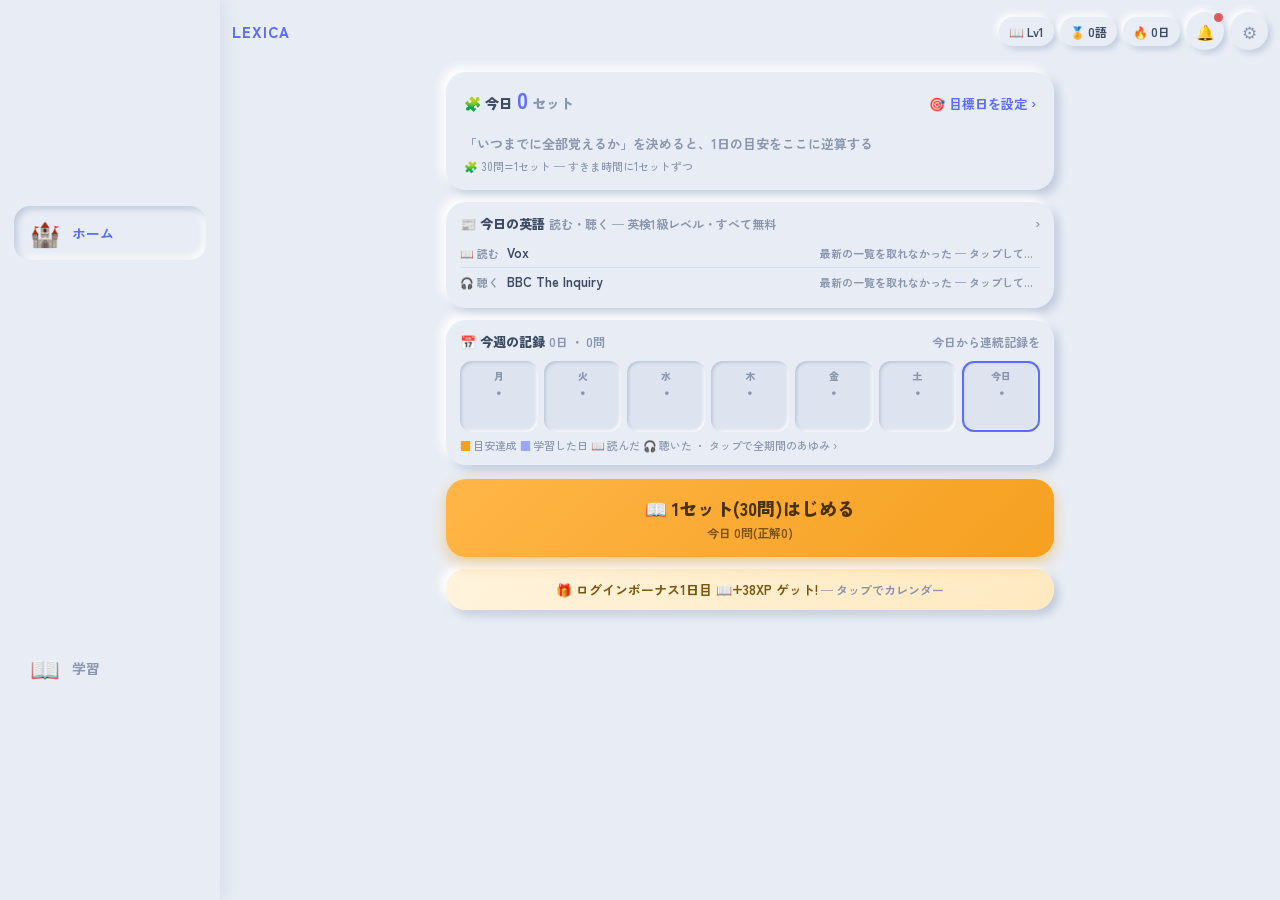
==== index.html @ 90245760 "v5.13.0: 英単語アプリに絞る ─ GAME_ENABLED=falseで編成・冒険(サバイバー)・ガチャ・🪙🎫・カード演出・任務を非表示(コード・データは残す=trueで即復活)。任務の代わり" ====
<!DOCTYPE html>
<html lang="ja">
<head>
<meta charset="UTF-8">
<meta name="viewport" content="width=device-width, initial-scale=1.0, maximum-scale=1.0, user-scalable=no">
<meta name="apple-mobile-web-app-capable" content="yes">
<!-- ステータスバーは default(不透明・本文はバーの下から)で確定(v4.5.0)。
     実機検証の結論:
     ・black-translucent+viewport-fit=cover → 下端がシステムの灰色で
       レターボックス化されタブが持ち上がる・モーダル下部が隠れる(IMG_1674/1676)
     ・default → 常時正常。ただし新規インストール初回起動のみステータスバー領域が
       灰色に塗られるiOSバグがある(IMG_1673)→ main.js の初回自動リロードで回避 -->
<meta name="apple-mobile-web-app-status-bar-style" content="default">
<meta name="theme-color" content="#E8EDF5">
<meta name="description" content="LEXICA(レキシカ) ─ 英検1級レベルの英単語を忘却曲線で覚える、サーバー不要の単語学習アプリ。">
<link rel="manifest" href="manifest.json">
<link rel="apple-touch-icon" href="icon-192.png">
<link rel="preconnect" href="https://fonts.googleapis.com">
<link rel="preconnect" href="https://fonts.gstatic.com" crossorigin>
<link href="https://fonts.googleapis.com/css2?family=Zen+Kaku+Gothic+New:wght@500;700;900&display=swap" rel="stylesheet">
<link rel="stylesheet" href="css/style.css">
<title>LEXICA ─ 単語と冒険の書</title>
</head>
<body>

<header>
  <div class="title">LEXICA</div>
  <div class="res"><span class="ic">📖</span><span id="resLv">Lv1</span></div>
  <div class="res"><span class="ic">🪙</span><span id="resGold">0</span></div>
  <div class="res"><span class="ic">🎫</span><span id="resTicket">0</span></div>
  <button id="bellBtn">🔔<span class="dot hidden" id="bellDot"></span></button>
  <button id="gearBtn">⚙</button>
</header>

<!-- ============ ホーム ============ -->
<main id="homeView">
  <div id="homeBox"></div>
</main>

<!-- ============ 学習(クイズ) ============ -->
<main id="quizView" class="hidden">
  <!-- 学習対象の切替(v5.0.0): 単語=従来のSRSクイズ/フレーズ=意図→英語の産出訓練/
       ミックス(v5.10.0・既定)=30問セットの5問目ごとにフレーズ -->
  <!-- 実戦・➕はモードではなく入口(v5.2.0/v5.6.0)。実戦はv5.10.0で全て選択式 -->
  <div class="seg qseg" id="quizSeg">
    <button data-q="mix" class="active">ミックス</button>
    <button data-q="w">単語</button>
    <button data-q="p">フレーズ</button>
    <button data-q="dr" class="qdr">🎯</button>
    <button data-q="add" class="qadd">➕</button>
  </div>
  <div id="promptCard">
    <span id="qBadge">新規</span>
    <span id="qCount"></span>
    <div id="promptWord"></div>
    <div id="qStats"></div>
    <!-- フレーズの並べ替えの組み立て行+答え合わせの全文表示(単語モードでは隠す) -->
    <div id="phrBuild" class="hidden"></div>
  </div>
  <div class="choices" id="choices"></div>
  <div id="resultBar">
    <div id="resultInfo">
      <div id="resultCard"></div>
    </div>
    <button id="nextBtn">次へ ▶</button>
  </div>
</main>

<!-- ============ 編成(そうび・カード・なかま) ============ -->
<main id="partyView" class="hidden">
  <div class="seg" id="partySeg">
    <button data-p="equip" class="active">呪文</button>
    <button data-p="cards">カード</button>
    <button data-p="chars">なかま</button>
  </div>
  <div id="pEquip">
    <div class="row">
      <div class="grow">戦闘力 <b id="eqPower" style="color:var(--accent); font-size:18px">0</b></div>
      <button class="btn primary" id="autoEqBtn">✨ おまかせ</button>
      <button class="btn" id="unEqBtn">解除</button>
    </div>
    <div id="eqChars"></div>
    <h2 style="margin:10px 4px 6px">📜 呪文 <span class="small" id="slotInfo"></span></h2>
    <div id="sentenceRow"></div>
    <div class="small" id="eqSets" style="margin-top:8px"></div>
    <!-- ダメージの式は開閉に畳む(v4.30.0のUI集約。開閉はutil.jsのdata-fold委譲ハンドラ) -->
    <button class="btn fold" data-fold="formulaWrap" aria-expanded="false" id="formulaToggle">
      <span class="grow" style="text-align:left">🧮 ダメージの式(しくみをくわしく)</span><span class="fchev">▼</span></button>
    <div class="foldbody" id="formulaWrap" hidden><div class="panel" id="formulaBox" style="margin-top:6px"></div></div>
  </div>
  <div id="pCards" class="hidden">
    <div class="row">
      <div class="grow small" id="cardSummary"></div>
    </div>
    <div class="seg" id="cardFilter">
      <button data-f="all" class="active">すべて</button>
      <button data-f="n">名詞</button>
      <button data-f="adj">形容詞</button>
      <button data-f="v">動詞</button>
      <button data-f="adv">副詞</button>
    </div>
    <div id="cardGrid"></div>
  </div>
  <div id="pChars" class="hidden">
    <div class="seg" id="charSortSeg">
      <button data-s="rar" class="active">レア</button>
      <button data-s="pow">力</button>
      <button data-s="dup">突破</button>
      <button data-s="dex">図鑑順</button>
    </div>
    <div id="charGrid"></div>
  </div>
</main>

<!-- ============ 冒険(v4.25.0: サバイバー一本化 ─ 中身はsv.jsのrenderAdvが描く) ============ -->
<main id="advView" class="hidden">
  <div id="svHub"></div>
</main>

<!-- ============ 単語のサバイバー(β・冒険タブから入る) ============ -->
<main id="svView" class="hidden">
  <!-- .svcolは既定でdisplay:contents(レイアウト透過=スマホは従来どおりの縦一列)。
       PC(1024px以上・pointer:fine)でだけ戦場/クイズの2カラムになる(v4.24.0・todaybgm方式) -->
  <div class="svcol" id="svColL">
    <!-- ヘッダーは1行に圧縮: 戻る+ステージ/残り時間+自機HP(クイズUIを最大化する=防衛線の知見) -->
    <div class="row" id="svHead" style="margin-top:4px; gap:8px; align-items:center">
      <button class="btn" id="svBack" style="padding:7px 12px">←</button>
      <div class="grow" style="font-weight:800; font-size:12px; line-height:1.3" id="svTitle"></div>
      <!-- 🏳=荒野(無限)だけの「切り上げて持ち帰る」ボタン(v4.24.0) -->
      <button class="btn" id="svQuitBtn" style="padding:7px 10px" hidden>🏳</button>
      <div id="svHpWrap">🛡<div class="bHp svchp"><i id="svHpBar"></i></div><b id="svHpTxt"></b></div>
    </div>
    <div id="svField"></div>
    <!-- ゲージ右は「次のLvまであと◯問」(v4.23.0実機FB)。🪙はヘッダーのsvTitle行へ -->
    <div id="svMeta">
      <span id="svLv">Lv1</span>
      <div class="svxp"><i id="svXpBar"></i></div>
      <span id="svNeed"></span>
    </div>
  </div>
  <div id="svCutin" class="hidden"></div>
  <div class="svcol" id="svColR">
    <div id="svPrompt">
      <span id="svBadge"></span>
      <span id="svCount"></span>
      <div id="svWord"></div>
      <div id="svStats"></div>
    </div>
    <div class="choices" id="svChoices"></div>
    <!-- 次へは常設枠(visibilityで出し入れ)=出題中と確認中で選択肢の位置が動かない -->
    <div class="row" id="svCtrl" style="margin-top:8px">
      <button class="btn primary" style="flex:1; visibility:hidden" id="svNextBtn">次へ ▶</button>
    </div>
  </div>
</main>

<!-- ============ ことだまスロット(ミニゲーム・冒険タブから入る v4.27.0) ============
     svViewと同じ「上=ゲーム/下=クイズ」構成・svcol=display:contentsでPCは2カラム。
     可逆設計: このブロック+js/slot.js+CSSブロック+TABS1行+renderAdvの入口パネルで完結。
     v5.8.0: UIから撤去中(js/slot.jsのSLOT_ENABLED=false)。ブロックは残し、復活はフラグ1つ -->
<main id="slotView" class="hidden">
  <div class="svcol" id="slColL">
    <div class="row" id="slHead" style="margin-top:4px; gap:8px; align-items:center">
      <button class="btn" id="slBack" style="padding:7px 12px">←</button>
      <div class="grow" style="font-weight:800; font-size:12px; line-height:1.3">🎰 ことだまスロット<br><span class="small" id="slSes"></span></div>
      <button class="btn" id="slMetaBtn" style="padding:7px 10px">📜</button>
      <div id="slBoost" class="slboostchip">◆0</div>
    </div>
    <div id="slMachine">
      <div id="slReels">
        <span class="sreel sspin">❔</span><span class="sreel sspin">❔</span><span class="sreel sspin">❔</span>
      </div>
      <div id="slMsg" class="small">リールは回り続ける ─ 正解のことだまを乗せろ</div>
    </div>
    <!-- 掛け金はスライダーで自由(🪙10〜2,000) -->
    <div class="row" id="slBetRow">
      <span class="small" style="flex:0 0 auto">掛け金</span>
      <input type="range" id="slBet" class="psim" style="margin-top:0" min="10" max="2000" step="10" value="100">
      <b id="slBetVal" style="flex:0 0 auto; color:var(--accent2); min-width:64px; text-align:right; font-size:13px">🪙100</b>
    </div>
  </div>
  <div class="svcol" id="slColR">
    <div id="slPrompt">
      <span id="slBadge"></span>
      <span id="slCount"></span>
      <div id="slWord"></div>
      <div id="slStats"></div>
    </div>
    <div class="choices" id="slChoices"></div>
    <div class="row" id="slCtrl" style="margin-top:8px">
      <button class="btn primary" style="flex:1; visibility:hidden" id="slNextBtn">次へ ▶</button>
    </div>
  </div>
</main>

<!-- ============ ガチャ ============ -->
<main id="gachaView" class="hidden">
  <div id="gachaBox"></div>
</main>

<!-- ============ 任務 ============ -->
<main id="missionView" class="hidden">
  <div class="seg" id="missionSeg">
    <button data-m="daily" class="active">デイリー<span class="segdot hidden" id="segDotD"></span></button>
    <button data-m="weekly">ウィークリー<span class="segdot hidden" id="segDotW"></span></button>
    <button data-m="ach">実績<span class="segdot hidden" id="segDotA"></span></button>
  </div>
  <div class="panel" id="missionList"></div>
</main>

<nav>
  <button id="navHome" class="active"><span class="nic badge">🏰<span class="dot hidden" id="navHomeDot"></span></span>ホーム</button>
  <button id="navQuiz"><span class="nic">📖</span>学習</button>
  <button id="navParty"><span class="nic">🛡️</span>編成</button>
  <button id="navAdv"><span class="nic">🗺️</span>冒険</button>
  <button id="navGacha"><span class="nic">🔮</span>ガチャ</button>
</nav>

<div id="overlay"><div id="modal"></div></div>
<div id="toast"></div>

<script src="js/words.js"></script>
<script src="js/phrases.js"></script>
<script src="js/roots.js"></script>
<script src="js/util.js"></script>
<script src="js/state.js"></script>
<script src="js/myword.js"></script>
<script src="js/cards.js"></script>
<script src="js/chars.js"></script>
<script src="js/battle.js"></script>
<script src="js/pace.js"></script>
<script src="js/quiz.js"></script>
<script src="js/phrase.js"></script>
<script src="js/dungeon.js"></script>
<script src="js/missions.js"></script>
<script src="js/dex.js"></script>
<script src="js/sv.js"></script>
<script src="js/slot.js"></script>
<script src="js/sync.js"></script>
<script src="js/reading.js"></script>
<script src="js/main.js"></script>
</body>
</html>
---- css/style.css ----
/* LEXICA — Soft UI(白×青ニューモーフィズム・todaybgm準拠)
   面色は背景と同じ #E8EDF5 を基本とし、影の押し出し/窪みで区切る。
   本文13px以上(最小11px)・タッチターゲット44px以上・レアリティは枠+グローで冗長表現 */
:root{
  --bg:#E8EDF5; --bg2:#DDE4EF; --card:#E8EDF5; --card2:#F4F7FC;
  --line:#D3DCEC;
  --ink:#3D4A63; --sub:#8A96AD;
  --accent:#DE9A0E; --accent2:#5B6CFF;
  --ok:#27A567; --ok-bg:#DFF2E7; --ng:#D95C5C; --ng-bg:#F8E4E4;
  --r1:#8A96AD; --r2:#27A567; --r3:#3B7FE8; --r4:#9C5BDE; --r5:#DE9A0E;
  --pos-v:#D95C5C; --pos-n:#3B7FE8; --pos-adj:#27A567; --pos-adv:#9C5BDE;
  --shl:rgba(255,255,255,.90); --shd:rgba(136,152,184,.42);
}
/* touch-action:manipulation: iOSのダブルタップズーム(=画面下部2回タップで
   画面が持ち上がる事象の正体。user-scalable=noはiOS 10以降無視される)を無効化。
   スクロール・ピンチは生きる。#packのtouch-action:noneはIDセレクタが勝つ */
*{margin:0;padding:0;box-sizing:border-box;-webkit-tap-highlight-color:transparent;touch-action:manipulation}
html,body{height:100%}
html{background:var(--bg)} /* iOSスタンドアロン起動時にシステムが塗る領域も背景色に揃える */
body{
  font-family:"Zen Kaku Gothic New",-apple-system,BlinkMacSystemFont,"Hiragino Sans","Noto Sans JP",sans-serif;
  font-weight:500;
  background:var(--bg); color:var(--ink);
  display:flex; flex-direction:column;
  /* position:fixed: iOSでボタン連打時に文書ごとスクロールして
     下部ナビが持ち上がる(下に謎の余白が出る)のを防ぐ */
  position:fixed; inset:0; width:100%;
  max-width:520px; margin:0 auto;
  overflow:hidden; overscroll-behavior:none;
  padding-top:env(safe-area-inset-top);
  user-select:none; -webkit-user-select:none;
}
button{font-family:inherit; color:var(--ink)}

/* Soft UI 影レシピ: 浮き(raised)と窪み(inset) */
.panel,.ccard,.charcard,.gres,.gbanner,
.choice,.wslot.filled,.eqhero{
  box-shadow:-5px -5px 10px var(--shl), 5px 5px 10px var(--shd);
}

/* ホロ光沢(高レア・CTA用) */
.shine{position:relative; overflow:hidden}
.shine::after{content:""; position:absolute; top:-60%; left:-80%; width:45%; height:220%;
  background:linear-gradient(75deg, transparent, rgba(255,255,255,.85), transparent);
  animation:shinesweep 3.4s ease-in-out infinite; pointer-events:none}
@keyframes shinesweep{0%,55%{left:-80%} 100%{left:150%}}
@media (prefers-reduced-motion: reduce){ .shine::after{animation:none; display:none} }

/* 属性のパステルグラデーション(カードを主役に・彩度控えめ) */
.el0{background:linear-gradient(165deg,#F9E9E4 0%,var(--bg) 70%)}
.el1{background:linear-gradient(165deg,#E2ECFA 0%,var(--bg) 70%)}
.el2{background:linear-gradient(165deg,#E2F2E7 0%,var(--bg) 70%)}
.el3{background:linear-gradient(165deg,#F9F1D8 0%,var(--bg) 70%)}
.el4{background:linear-gradient(165deg,#EDE5F8 0%,var(--bg) 70%)}

/* ---- header ---- */
header{display:flex; align-items:center; gap:6px; padding:12px 12px 8px}
header .title{font-weight:900; font-size:15px; color:var(--accent2); margin-right:auto; white-space:nowrap; letter-spacing:1px}
.res{display:flex; align-items:center; gap:3px; background:var(--bg);
  border-radius:999px; padding:6px 10px; font-size:12px; font-weight:700; white-space:nowrap;
  box-shadow:-3px -3px 6px var(--shl), 3px 3px 6px var(--shd)}
.res .ic{font-size:12px}
#gearBtn,#bellBtn{border:none; background:var(--bg); color:var(--sub); border-radius:999px;
  width:38px; height:38px; font-size:17px; cursor:pointer; flex:0 0 auto;
  box-shadow:-3px -3px 6px var(--shl), 3px 3px 6px var(--shd)}
#bellBtn{position:relative; font-size:15px}
#bellBtn .dot{position:absolute; top:1px; right:1px; width:9px; height:9px; border-radius:50%; background:var(--ng)}

/* ---- main views ----
   下部はsafe-areaを足さない(viewport-fit=cover環境で足すとナビや本文が
   ホームインジケータ分持ち上がって見える=v4.3.0の実機FB) */
main{flex:1; min-height:0; overflow-y:auto; padding:8px 16px 12px}
.hidden{display:none !important}

/* ---- bottom nav ---- */
nav{flex:0 0 auto; display:flex; background:var(--bg);
  box-shadow:0 -6px 14px rgba(136,152,184,.22);
  padding:7px 8px} /* 下部safe-areaは足さない(v4.3.0でタブが持ち上がったFB) */
nav button{flex:1; border:none; background:none; color:var(--sub); font-size:13px; font-weight:700;
  padding:8px 0 6px; min-height:66px; cursor:pointer; border-radius:16px; margin:0 2px;
  display:flex; flex-direction:column; align-items:center; gap:3px}
nav button .nic{font-size:28px; line-height:1}
nav button.active{color:var(--accent2);
  box-shadow:inset 3px 3px 6px var(--shd), inset -3px -3px 6px var(--shl)}
nav button .badge{position:relative}
nav button .dot{position:absolute; top:-2px; right:-8px; width:9px; height:9px; border-radius:50%; background:var(--ng)}

/* ---- quiz ---- */
#quizView{display:flex; flex-direction:column; overflow:hidden}
#promptCard{
  background:var(--card2); border-radius:24px; padding:14px 16px; text-align:center;
  position:relative; flex:0 0 auto;
  box-shadow:-5px -5px 10px var(--shl), 5px 5px 10px var(--shd);
  height:24vh; height:24dvh; display:flex; flex-direction:column; justify-content:center;
}
#qBadge{position:absolute; top:10px; left:12px; font-size:12px; font-weight:700;
  border-radius:999px; padding:4px 10px; background:var(--bg2); color:var(--accent2)}
#qCount{position:absolute; top:14px; right:14px; font-size:12px; color:var(--sub)}
#promptWord{font-size:40px; font-weight:900; line-height:1.25; word-break:break-word}
#promptWord.ja{font-size:24px; font-weight:700}
#qStats{font-size:13px; color:var(--sub); margin-top:6px; min-height:19px}
#qStats .qo{color:var(--ok); font-weight:700}
#qStats .qx{color:var(--ng); font-weight:700}
.choices{flex:1; min-height:0; display:flex; flex-direction:column; gap:11px; margin-top:12px; padding:2px 2px}
.choice{
  background:var(--bg); border:none; border-radius:18px;
  flex:1; min-height:56px; padding:4px 18px; font-size:17px; font-weight:700;
  text-align:left; cursor:pointer; color:var(--ink);
  display:flex; align-items:center; line-height:1.3; word-break:break-word;
  transition:transform .08s; overflow:hidden;
}
.choice:active{transform:scale(.97)}
.choice.correct{background:var(--ok-bg); color:var(--ok);
  box-shadow:inset 3px 3px 6px rgba(39,165,103,.25), inset -3px -3px 6px var(--shl)}
.choice.wrong{background:var(--ng-bg); color:var(--ng);
  box-shadow:inset 3px 3px 6px rgba(217,92,92,.25), inset -3px -3px 6px var(--shl)}
.choice.dim{opacity:.45}
.choice:disabled{cursor:default}
#resultBar{
  flex:0 0 auto; margin-top:10px; height:78px; /* 固定高: 表示前後でレイアウトが動かない */
  background:var(--card2); border-radius:18px;
  box-shadow:-4px -4px 8px var(--shl), 4px 4px 8px var(--shd);
  padding:8px 12px; display:flex; align-items:center; gap:10px; visibility:hidden;
}
#resultBar.show{visibility:visible; animation:pop .15s ease-out}
@keyframes pop{from{opacity:0; transform:translateY(6px)} to{opacity:1; transform:none}}
#resultInfo{flex:1; min-width:0}
/* 2行に収め、あふれた分は「…」を出さずに隠す。
   チップ(poschip)の縦paddingを行高26pxに収め、行箱の高さを揃える
   (揃っていないと2行目の下端が見切れる) */
#resultCard{font-size:13px; line-height:26px; max-height:52px; overflow:hidden}
.poschip{display:inline-block; border-radius:9px; padding:2px 10px; margin-right:7px;
  font-size:12px; font-weight:800; line-height:18px; background:var(--bg);
  box-shadow:inset 2px 2px 4px var(--shd), inset -2px -2px 4px var(--shl)}
.poschip.posv{color:var(--pos-v)} .poschip.posn{color:var(--pos-n)}
.poschip.posadj{color:var(--pos-adj)} .poschip.posadv{color:var(--pos-adv)}
.rmeta{display:inline-block; font-weight:700} /* タグ単位で改行(途中で折れない) */
.rmeta.wildm{color:var(--accent)}
#nextBtn{
  flex:0 0 44%; align-self:stretch; min-height:52px; border:none; border-radius:16px;
  background:linear-gradient(135deg,var(--accent2),#7B8CFF);
  color:#fff; font-size:17px; font-weight:800; cursor:pointer;
  box-shadow:0 6px 14px rgba(91,108,255,.4);
}
#nextBtn:active{opacity:.9; transform:scale(.98)}

/* ---- rarity / pos colors ---- */
.rc1{color:var(--r1)} .rc2{color:var(--r2)} .rc3{color:var(--r3)} .rc4{color:var(--r4)} .rc5{color:var(--r5)}
.bd1{border-color:var(--r1)!important} .bd2{border-color:var(--r2)!important} .bd3{border-color:var(--r3)!important}
.bd4{border-color:var(--r4)!important}
.bd5{border-color:var(--r5)!important}
.posv{color:var(--pos-v)} .posn{color:var(--pos-n)} .posadj{color:var(--pos-adj)} .posadv{color:var(--pos-adv)}

/* ---- generic sections ---- */
h2{font-size:14px; margin:16px 4px 8px; color:var(--sub); font-weight:700}
.panel{background:var(--bg); border-radius:20px; padding:14px}
.seg{display:flex; background:var(--bg); border-radius:16px; padding:4px; margin:8px 0;
  box-shadow:inset 3px 3px 7px var(--shd), inset -3px -3px 7px var(--shl)}
.seg button{flex:1; border:none; background:none; border-radius:13px; padding:11px 0; min-height:44px;
  font-size:13px; font-weight:700; color:var(--sub); cursor:pointer}
.seg button.active{background:var(--card2); color:var(--accent2);
  box-shadow:-2px -2px 5px var(--shl), 2px 2px 5px var(--shd)}
.segdot{display:inline-block; width:8px; height:8px; border-radius:50%; background:var(--ng);
  margin-left:4px; vertical-align:middle}
.btn{border:none; border-radius:14px; padding:11px 16px; min-height:44px; font-size:14px; font-weight:800; cursor:pointer;
  background:var(--bg); color:var(--ink);
  box-shadow:-4px -4px 8px var(--shl), 4px 4px 8px var(--shd)}
.btn.primary{background:linear-gradient(135deg,var(--accent2),#7B8CFF); color:#fff;
  box-shadow:0 5px 12px rgba(91,108,255,.4)}
.btn.gold{background:linear-gradient(135deg,#FFB547,#F5A020); color:#4A3200;
  box-shadow:0 5px 12px rgba(245,160,32,.4)}
.btn.danger{background:var(--ng-bg); color:var(--ng)}
.btn:disabled{opacity:.45; cursor:default; box-shadow:none}
.btn:active:not(:disabled){opacity:.9; transform:scale(.97)}
.row{display:flex; align-items:center; gap:8px}
.grow{flex:1; min-width:0}
.small{font-size:12px; color:var(--sub)}

/* ---- 日本語の改行位置 ----
   文の途中の不自然な折返しを防ぐ: 対応ブラウザ(Chrome系)は文節単位で折り返す。
   非対応ブラウザではこの宣言だけ無視されて従来どおり */
.newsrow span, .mrow .mname, .tile .tsub, #resultCard, .giftbox, .empty, #modal .small{
  word-break:auto-phrase}
/* 絵文字+数値のかたまり(🔥連続ミスN 等)は途中で折り返さない */
.qfire{display:inline-block; color:var(--accent)}
.mrow .mprog{white-space:nowrap}
.minibtn{border:none; border-radius:12px; padding:8px 12px; min-height:36px; font-size:12px; font-weight:800;
  cursor:pointer; background:linear-gradient(135deg,var(--accent2),#7B8CFF); color:#fff;
  box-shadow:0 4px 10px rgba(91,108,255,.35)}
.minibtn:disabled{opacity:.6; box-shadow:none}

/* ---- home(v4.29.0で刷新: 進捗の確認と学習の開始だけに絞る) ---- */
.studycta{display:block; width:100%; margin-top:14px; border:none; border-radius:20px; padding:16px;
  font-size:18px; font-weight:800; color:#4A3200; cursor:pointer; text-align:center;
  background:linear-gradient(135deg,#FFB547,#F5A020);
  box-shadow:0 6px 16px rgba(245,160,32,.45)}
.studycta .ctasub{display:block; font-size:12px; font-weight:700; margin-top:3px; opacity:.72}
.studycta:active{opacity:.92; transform:scale(.99)}
/* 今日の目安をヒーローに: 数字を大きく・余白を厚く */
.pacebar.phero{margin-top:6px; padding:16px 18px}
.pacebar.phero .pacetop{font-size:14px}
.pacebar.phero .pacetop b{font-size:30px; line-height:1}
.pacebar.phero .pacetop .ptgt{font-size:14px}
.pacebar.phero .pbar{height:16px; margin-top:12px}
/* v5.13.0: 学習の実績(自動付与)の行 */
.achhead{padding:4px 0 10px; border-bottom:1px solid var(--line); margin-bottom:4px}
.achstars{display:inline-flex; gap:3px; margin-left:6px; vertical-align:middle}
.achstars i{display:block; width:9px; height:9px; border-radius:50%; background:var(--bg2)}
.achstars i.on{background:var(--accent)}
.mrow.adone .mname{color:var(--ok)}
body.nogame nav{justify-content:space-around}
/* v5.12.1: 目安のパネルにセットの●○バーを統合(ヒーロー用に少し大きく) */
.pacebar.phero .setdots{margin-top:12px; gap:8px}
.pacebar.phero .setdots .sd{width:34px; height:14px; border-radius:7px}
.pacebar.phero .pacefoot+.pacefoot{margin-top:4px}
.pacebar.phero .pacemsg{font-size:13px; margin-top:9px}
/* 直近7日のあゆみ(タップで全期間) */
.weekpanel{margin-top:12px; padding:12px 14px; cursor:pointer}
/* 今週の記録(v5.9.0): 曜日つき7マスのカレンダー。金=目安達成・青=学習した日・今日は枠線 */
.weekcal{display:grid; grid-template-columns:repeat(7,1fr); gap:6px; margin-top:10px}
.wc{display:flex; flex-direction:column; align-items:center; gap:1px; padding:7px 0 6px; border-radius:12px;
  background:var(--bg2); color:var(--sub); box-shadow:inset 1.5px 1.5px 3px var(--shd), inset -1.5px -1.5px 3px var(--shl)}
.wc .wcd{font-size:10px; font-weight:800}
.wc .wcn{font-size:15px; line-height:1.15; font-weight:800}
.wc .wcs{font-size:9px; font-weight:700; height:11px; line-height:11px}
.wc .wcr{font-size:9px; height:11px; line-height:11px; letter-spacing:-1px} /* 📖/🎧=今日の英語を✓した日(v5.10.2〜・空でも高さを予約) */
.rlhday{font-size:12px; font-weight:800; color:var(--accent2); padding:8px 0 2px}
.rlhrow .rlhk{flex:0 0 auto; font-size:16px}
.rlhrow .rlhtitle{font-size:13px; font-weight:800; color:var(--ink); text-decoration:none; word-break:break-word}
.wc.did{background:linear-gradient(135deg,#E3E7FF,#D3D9FF); color:var(--accent2); box-shadow:none}
.wc.hit{background:linear-gradient(135deg,#FFB547,#F5A020); color:#4A3200; box-shadow:0 2px 6px rgba(245,160,32,.35)}
.wc.today{outline:2px solid var(--accent2); outline-offset:-2px}
.wc.today.hit{outline-color:#B87400}
.wlg{display:inline-block; margin-right:2px; line-height:1}
.wlg.hit{color:#F5A020} .wlg.did{color:#9AA6FF}
/* 任務・図鑑の小さな入口(下部ナビにないもの) */
.homelinks{display:grid; grid-template-columns:1fr 1fr; gap:12px; margin-top:12px}
.homelinks .btn{display:flex; flex-direction:column; align-items:flex-start; gap:2px; padding:12px 14px; text-align:left}
.homelinks .hlsub{font-size:11px; font-weight:700; color:var(--sub)}
.homeclaim{display:block; width:100%; margin-top:12px}
.syncnag{margin-top:12px; padding:11px 14px; font-size:13px; font-weight:700;
  color:var(--accent2); cursor:pointer; text-align:center}
.syncnag:active{opacity:.85}
.newsrow{display:flex; gap:10px; align-items:baseline; padding:8px 0; border-bottom:1px solid var(--line); line-height:1.5}
.newsrow:last-child{border-bottom:none}
/* イベント告知(ガチャ等)は暖色パネルで目立たせる */
.evpanel{background:linear-gradient(135deg,#FFF3DC,#FFEBC9)}
.evpanel .newsrow{border-bottom-color:#F2DDB4}
.giftbox{background:linear-gradient(135deg,#FFF3DC,#FFE9C0); border-radius:16px; padding:14px;
  text-align:center; font-size:13px; font-weight:700; color:#7A5510; margin-bottom:12px; line-height:1.7;
  box-shadow:-3px -3px 6px var(--shl), 3px 3px 6px var(--shd)}

/* ---- adventure tab ---- */
.charface{width:56px; height:56px; border-radius:16px; background:var(--card2);
  display:flex; align-items:center; justify-content:center; font-size:30px; flex:0 0 auto;
  box-shadow:inset 3px 3px 6px var(--shd), inset -3px -3px 6px var(--shl)}

/* ✓クリア回数(冒険のステージ一覧で使用。旧dungeon mapから続投) */
.dclear{color:var(--ok); font-size:11px; font-weight:800}

/* ---- 呪文の文(語順スロット): 空き=窪み / 配置済み=浮き ---- */
#sentenceRow{display:grid; grid-template-columns:repeat(4,1fr); gap:9px}
.wslot{background:var(--bg); border:1.5px solid transparent; border-radius:14px; padding:8px 3px;
  text-align:center; cursor:pointer; min-height:80px; display:flex; flex-direction:column;
  justify-content:center; gap:2px; position:relative; overflow:hidden;
  box-shadow:inset 3px 3px 7px var(--shd), inset -3px -3px 7px var(--shl)}
.wslot.filled{background:var(--card2)}
.wslot .wpos{font-size:9px; font-weight:800}
.wslot .wen{font-size:12px; font-weight:800; word-break:break-word; line-height:1.15}
.wslot .wfx{font-size:10px; color:var(--sub); font-weight:700}
.wslot .wplus{font-size:20px; color:var(--sub); opacity:.6}
.wslot.wdead{opacity:.55}
.wslot .wwarn{font-size:9px; color:var(--ng); font-weight:800}
.wslot .wmem{font-size:9px; font-weight:800; color:var(--accent)}
.wslot .wmem .wdue{color:var(--ng)}

/* ---- 数式プレビュー ---- */
.frow{display:flex; align-items:center; gap:8px; padding:7px 2px;
  border-bottom:1px solid var(--line); line-height:1.5; word-break:break-word}
.ftotal{margin-top:8px; font-weight:800; font-size:14px}
.ftotal b{color:var(--accent2); font-size:19px}
.prow.dim{opacity:.45}
/* ---- 出撃キャラ(呪文画面・1枚パネル) ----
   旧UIは横スクロールの全キャラ列(.charsel/.charopt)だったが、iOSでは
   横スクロール容器内の「角丸+光沢アニメ」のクリップが壊れて突破彩色が
   カード下端からはみ出す(なかまタブのグリッドでは起きない=v4.4系の実機FBで特定)。
   スクロール容器そのものを廃止し、パネル+選択モーダルに刷新(v4.5.0) */
.eqhero{display:flex; align-items:center; gap:12px; margin-top:10px; padding:13.5px 15.5px;
  background:transparent; border:none; border-radius:16px; cursor:pointer; position:relative}
/* v4.5.1: 彩色・背景は要素ではなく::before(実寸の子ボックス)に描く。
   shine(光沢アニメ)でレイヤー合成されると要素背景だけが枠から右下に数pxずれて
   描かれることがあるため(実機写真で確定・グリッドのなかまカードでは起きない)、
   背景を内容と同じ描画経路に載せてずれを断つ */
.eqhero::before{content:""; position:absolute; inset:0; border-radius:inherit;
  background:var(--bg); z-index:0}
.eqhero>*{position:relative; z-index:1}
.eqhero .ecf{font-size:36px; flex:0 0 auto}
.eqhero .cskill{white-space:normal}
.eqhero .btn{flex:0 0 auto}
.picker .prow{display:flex; align-items:center; gap:10px; padding:12px 6px; min-height:52px;
  border-bottom:1px solid var(--line); cursor:pointer}
.picker .prow:last-child{border-bottom:none}
.picker .sic{font-size:22px}

/* ---- cards tab ---- */
#cardGrid{display:grid; grid-template-columns:repeat(3,1fr); gap:11px; padding:2px}
.ccard{background:var(--bg); border:1.5px solid transparent; border-radius:16px; padding:12px 8px 10px;
  cursor:pointer; text-align:center; position:relative; overflow:hidden}
.ccard.equipped{padding-bottom:26px}
.ccard .cic{font-size:26px}
.ccard .cen{font-size:13px; font-weight:800; word-break:break-word; line-height:1.2; margin-top:3px}
.ccard .cja{font-size:11px; color:var(--sub); overflow:hidden; text-overflow:ellipsis; white-space:nowrap; margin-top:2px}
.ccard .crar{font-size:11px; font-weight:800; margin-top:3px}
.ccard .ccnt{position:absolute; top:5px; right:7px; font-size:11px; color:var(--sub); font-weight:700}
.ccard .clv{position:absolute; top:5px; left:7px; font-size:11px; color:var(--accent); font-weight:800}
.ccard .ceq{position:absolute; bottom:0; left:0; right:0; font-size:10px; font-weight:800;
  background:var(--accent); color:#fff; padding:3px 0}
.empty{padding:24px; text-align:center; color:var(--sub); font-size:13px; line-height:1.6}

/* ---- battle scene ---- */
#bScene{background:linear-gradient(180deg,#F2F6FC,#E3EAF5);
  border-radius:20px; padding:14px 12px 12px; position:relative; overflow:hidden;
  box-shadow:-5px -5px 10px var(--shl), 5px 5px 10px var(--shd)}
#bFloorTxt{text-align:center; font-size:14px; font-weight:800; color:var(--sub); margin-bottom:10px}
#bFloorTxt .bBoss{color:var(--ng); letter-spacing:1px}
#bArena{display:flex; justify-content:space-between; gap:16px; align-items:flex-end}
.bUnit{flex:1; min-width:0; text-align:center; position:relative; padding-top:8px}
.bFace{font-size:54px; line-height:1.15; transition:transform .3s, opacity .35s;
  filter:drop-shadow(0 4px 6px rgba(136,152,184,.5))}
.bFace.boss{font-size:68px}
.bUName{font-size:12px; font-weight:700; color:var(--sub); margin-top:4px;
  white-space:nowrap; overflow:hidden; text-overflow:ellipsis}
.bHp{height:10px; background:var(--bg2); border-radius:6px; margin-top:6px; overflow:hidden;
  box-shadow:inset 2px 2px 4px var(--shd), inset -2px -2px 4px var(--shl)}
.bHp i{display:block; height:100%; width:100%; background:var(--ok); border-radius:6px;
  transition:width .22s ease-out, background .22s}
.bHpN{font-size:14px; font-weight:800; margin-top:3px}
#bAct{text-align:center; min-height:24px; font-size:15px; font-weight:800; margin-top:12px; color:var(--ink)}
#bAct.skill{color:var(--accent2)} #bAct.win{color:var(--ok)}
#bAct.lose{color:var(--ng)} #bAct.boss{color:var(--ng)}
.bpop{position:absolute; top:6%; left:30%; font-size:23px; font-weight:900; color:var(--ink);
  text-shadow:0 2px 5px rgba(255,255,255,.95), 0 0 2px #fff; pointer-events:none; z-index:2;
  animation:bpop .9s ease-out forwards}
.bpop.crit{font-size:32px; color:#D98A00}
.bpop.hurt{color:var(--ng)}
.bpop.heal{font-size:16px; color:var(--ok)}
@keyframes bpop{0%{opacity:0; transform:translateY(8px) scale(1.35)}
  15%{opacity:1; transform:translateY(0) scale(1)} 100%{opacity:0; transform:translateY(-48px)}}
@keyframes bshake{0%,100%{transform:none} 25%{transform:translate(-3px,1px) rotate(-.7deg)}
  75%{transform:translate(3px,-1px) rotate(.7deg)}}
.bShake{animation:bshake .2s}
.bShakeBig{animation:bshake .18s 2}
@keyframes bflash{0%{filter:brightness(2.2) saturate(.3)} 100%{filter:none}}
.bFlash{animation:bflash .3s}
@keyframes blunge{30%{transform:translateX(16px)} 100%{transform:none}}
.lunge{animation:blunge .3s}
#bResult{text-align:center; padding:26px 0 20px; animation:pop .25s ease-out}
.brTitle{font-size:26px; font-weight:900}
#bResult.win .brTitle{color:var(--accent)}
#bResult.lose .brTitle{color:var(--ng)}
.brRew{font-size:21px; font-weight:900; margin-top:14px}
@media (prefers-reduced-motion: reduce){
  .bShake,.bShakeBig,.lunge,.bFlash{animation:none}
}

/* ---- gacha ---- */
/* 100連のサマリー表示(v4.31.0): レア度内訳とキャラ別の突破集計 */
.bulkcnt{margin-top:8px; padding:12px 14px; text-align:center; font-weight:800; font-size:14px}
.bulkdups{padding:10px 12px; display:flex; flex-wrap:wrap; gap:6px 14px}
.bulkdups .bdup{font-size:12px; color:var(--sub)}
.bulkdups .bdup b{color:var(--accent2)}
.gbanner{background:linear-gradient(135deg,#E4EAFF,#D5DFFB); border-radius:22px;
  padding:18px 16px; text-align:center}
.gbanner .gt{font-size:17px; font-weight:800; color:var(--ink)}
.gbanner .gs{font-size:12px; color:var(--sub); margin-top:5px}
.gbanner .grates{display:inline-block; font-size:12px; color:var(--sub); margin-top:10px;
  padding:7px 14px; border-radius:999px; cursor:pointer;
  box-shadow:inset 2px 2px 5px var(--shd), inset -2px -2px 5px var(--shl)}
.gbanner.limited{background:linear-gradient(135deg,#FFF0D6,#FFE2B4)}
.gbanner.limited .gt{color:#7A5510}
.gbanner.limited .gs{color:#A0803E}
.ltdtag{display:inline-block; background:var(--accent); color:#fff; font-size:11px; font-weight:800;
  border-radius:999px; padding:3px 10px; margin-bottom:6px}
.ltdmini{position:absolute; top:5px; left:7px; font-size:9px; font-weight:800;
  background:var(--accent); color:#fff; border-radius:6px; padding:1px 5px}
.charcard{background:var(--bg); border:1.5px solid transparent; border-radius:16px; padding:12px 6px;
  text-align:center; cursor:pointer; position:relative}
.cskill{font-size:10px; font-weight:800; color:var(--accent2); margin-top:3px;
  white-space:nowrap; overflow:hidden; text-overflow:ellipsis}
#charGrid,#pickCharGrid{display:grid; grid-template-columns:repeat(3,1fr); gap:11px; padding:2px}
/* 10連でもOKボタンまでスクロール不要な高さに収めるコンパクトグリッド */
.gresult{display:grid; grid-template-columns:repeat(auto-fill, minmax(72px,1fr));
  gap:8px; width:100%; margin:10px 0}
/* カードの面(枠・背景)は表=.gfr が持つ。裏=.gbk は同じ矩形を全面で覆う。
   border-radius: Soft UIの浮き影(白ハイライト)は.gresの形に沿うため、
   角丸がないと白い四角の角がカードの丸角からはみ出て見える */
.gres{position:relative; perspective:420px; border-radius:14px}
.gres .gface{font-size:26px; line-height:1.2}
.gres .grar{font-weight:800; font-size:11px}
.gres .gname{font-size:10px; font-weight:700; margin-top:2px; line-height:1.25;
  overflow:hidden; max-height:25px}
.gres .gsub{font-size:9px; color:var(--sub); margin-top:2px}
/* 裏面からのフリップ公開(ポケポケ流: 1枚ずつめくれていく開封の余韻) */
.gres .gin{position:relative; height:100%; transform-style:preserve-3d; animation:gflip .55s ease-out both}
@keyframes gflip{from{transform:rotateY(180deg)} to{transform:rotateY(0)}}
.gres .gfr{background:var(--bg); border:2px solid transparent; border-radius:14px; padding:9px 3px;
  text-align:center; position:relative; overflow:hidden; height:100%;
  display:flex; flex-direction:column; justify-content:center;
  backface-visibility:hidden; -webkit-backface-visibility:hidden}
.gres .gbk{position:absolute; inset:0; border-radius:14px; transform:rotateY(180deg);
  backface-visibility:hidden; -webkit-backface-visibility:hidden;
  background:linear-gradient(160deg,#5B6CFF,#2E3899); color:#fff;
  display:flex; align-items:center; justify-content:center; font-size:20px}
/* 単発(1回)の結果: 中央に大きく1枚 */
.gresult.single{grid-template-columns:1fr; justify-items:center}
.gresult.single .gres{width:200px}
.gresult.single .gfr{padding:24px 10px}
.gresult.single .gface{font-size:64px}
.gresult.single .grar{font-size:15px; margin-top:4px}
.gresult.single .gname{font-size:14px; max-height:none; margin-top:4px}
.gresult.single .gsub{font-size:12px; margin-top:4px}
.gresult.single .gdup{font-size:18px}
/* 突破ポップ(凸演出): 弾んで浮かんで消える */
.gres .gdup{position:absolute; top:32%; left:0; right:0; text-align:center; font-size:13px;
  font-weight:900; color:var(--accent); pointer-events:none; z-index:2;
  text-shadow:0 1px 5px #fff, 0 0 3px #fff;
  opacity:0; animation:gduppop 1s ease-out both}
@keyframes gduppop{0%{opacity:0; transform:scale(1.9)} 25%{opacity:1; transform:scale(1)}
  70%{opacity:1; transform:none} 100%{opacity:0; transform:translateY(-16px)}}
@media (prefers-reduced-motion: reduce){
  .gres .gin{animation:none} .gres .gbk{display:none} .gres .gdup{display:none}
}

/* ---- パック開封セレモニー(パックは鮮やかに・白UIで映える) ---- */
#packStage{display:flex; flex-direction:column; align-items:center; padding:8px 0 4px; min-height:300px; justify-content:center}
#pack{width:170px; height:230px; border-radius:18px; position:relative; cursor:grab; touch-action:none;
  background:linear-gradient(160deg,#5B6CFF,#3D4AC8 55%,#2E3899);
  box-shadow:0 14px 30px rgba(61,74,153,.45), inset 0 1px 0 rgba(255,255,255,.25);
  display:flex; flex-direction:column; align-items:center; justify-content:center}
#pack.ltdpack{background:linear-gradient(160deg,#F5A020,#D97E10 55%,#A85E0C);
  box-shadow:0 14px 30px rgba(168,94,12,.45), inset 0 1px 0 rgba(255,255,255,.3)}
#pack .packTear{position:absolute; top:34px; left:0; right:0; height:3px;
  background:repeating-linear-gradient(90deg,#ffffff88 0 7px, transparent 7px 13px)}
#pack .packCap{position:absolute; top:0; left:0; right:0; height:36px; border-radius:16px 16px 0 0;
  background:linear-gradient(180deg,rgba(255,255,255,.35),rgba(255,255,255,.08)); transition:transform .4s ease-in, opacity .4s}
#pack.open .packCap{transform:translate(46%,-130%) rotate(18deg); opacity:0}
#pack .packLogo{font-size:15px; font-weight:900; letter-spacing:2px; color:#fff; margin-top:20px}
#pack .packIc{font-size:64px; margin-top:6px; filter:drop-shadow(0 4px 8px rgba(0,0,0,.35))}
#pack .packHint{font-size:11px; color:rgba(255,255,255,.85); margin-top:12px; font-weight:700}
#pack.open{animation:packpop .4s ease-out}
@keyframes packpop{30%{transform:scale(1.06)} 100%{transform:scale(1)}}
#packFlash{position:fixed; inset:0; background:#fff; opacity:0; pointer-events:none; z-index:98}
#packFlash.go{animation:pflash .5s ease-out}
@keyframes pflash{0%{opacity:.9} 100%{opacity:0}}

/* ---- missions ---- */
.mrow{display:flex; align-items:center; gap:10px; padding:12px 4px; border-bottom:1px solid var(--line)}
.mrow:last-child{border-bottom:none}
.mrow .mname{font-size:14px; font-weight:700}
.mrow .mprog{font-size:12px; color:var(--sub); margin-top:2px}
.mbar{height:8px; background:var(--bg2); border-radius:6px; margin-top:5px; overflow:hidden;
  box-shadow:inset 2px 2px 4px var(--shd), inset -2px -2px 4px var(--shl)}
.mbar i{display:block; height:100%; background:var(--accent2); border-radius:6px}
.mrow .mrew{font-size:13px; font-weight:700; white-space:nowrap}
.claimbtn{border:none; border-radius:14px; padding:11px 14px; min-height:44px; font-size:13px; font-weight:800; cursor:pointer;
  background:linear-gradient(135deg,#FFB547,#F5A020); color:#4A3200; white-space:nowrap;
  box-shadow:0 4px 10px rgba(245,160,32,.4)}
.claimbtn:disabled{background:var(--bg2); color:var(--sub); box-shadow:none}
.done{color:var(--ok); font-size:12px; font-weight:800; white-space:nowrap}

/* ---- login bonus ---- */
.lgrid{display:grid; grid-template-columns:repeat(4,1fr); gap:8px; margin:12px 0}
.lday{background:var(--bg); border:1.5px solid transparent; border-radius:14px; padding:10px 2px; text-align:center; font-size:11px;
  box-shadow:inset 2px 2px 5px var(--shd), inset -2px -2px 5px var(--shl)}
.lday.got{opacity:.5}
.lday.now{border-color:var(--accent);
  box-shadow:-3px -3px 6px var(--shl), 3px 3px 6px var(--shd)}
.lday .ln{font-size:10px; color:var(--sub)}
.lday .lr{font-weight:800; margin-top:3px; font-size:12px}

/* ---- modal ---- */
#overlay{position:fixed; inset:0; background:rgba(61,74,99,.4); display:none;
  align-items:flex-end; justify-content:center; z-index:50}
#overlay.show{display:flex}
#modal{background:var(--bg); border-radius:28px 28px 0 0; width:100%; max-width:520px;
  max-height:86vh; max-height:86dvh; overflow-y:auto; padding:18px 16px 20px;
  box-shadow:0 -10px 30px rgba(61,74,99,.3);
  animation:up .18s ease-out}
@keyframes up{from{transform:translateY(30px); opacity:0} to{transform:none; opacity:1}}
#modal h3{font-size:17px; font-weight:800; margin-bottom:10px; padding-right:40px} /* ✕と重ならない */
/* ✕ボタンは高さ0のsticky帯に載せる(floatはモーダル直下のgridを狭めるため廃止) */
.mctop{position:sticky; top:0; height:0; z-index:6; text-align:right}
.mclose{border:none; background:var(--bg); color:var(--sub);
  width:36px; height:36px; border-radius:50%; font-size:15px; cursor:pointer;
  box-shadow:-3px -3px 6px var(--shl), 3px 3px 6px var(--shd)}

/* ---- toast ---- */
/* 中央寄せはleft/right+margin:autoで行う(transform中央寄せはタブ切替中に
   transitionが中途半端に固まると横位置がずれるため、transformは縦方向のみ) */
#toast{position:fixed; left:0; right:0; margin:0 auto; width:fit-content; bottom:92px;
  transform:translateY(10px);
  background:rgba(61,74,99,.92); color:#fff; backdrop-filter:blur(6px); font-size:13px; font-weight:700;
  border-radius:22px; padding:11px 20px; opacity:0; pointer-events:none; transition:all .2s; z-index:99;
  /* 長文は2行まで折り返す(nowrap+ellipsisだと更新通知などが見切れる=v4.6.0)。
     3行相当を超えたときだけ末尾を省略 */
  max-width:92vw; text-align:center; line-height:1.5;
  display:-webkit-box; -webkit-line-clamp:2; -webkit-box-orient:vertical; overflow:hidden}
#toast.show{opacity:1; transform:none}

/* stat table */
.stt{width:100%; border-collapse:collapse; font-size:13px; margin-top:6px}
.stt td{padding:7px 4px; border-bottom:1px solid var(--line)}
.stt td:last-child{text-align:right; font-weight:700}
.stt tr:last-child td{border-bottom:none}

/* ---- ビッグカード(カード詳細のTCG風表示) ---- */
.bigcard{width:76%; max-width:250px; margin:8px auto 0; aspect-ratio:3/4.1; border-radius:20px;
  border:2.5px solid var(--line); padding:16px 10px; display:flex; flex-direction:column;
  align-items:center; justify-content:center; text-align:center;
  box-shadow:-6px -6px 12px var(--shl), 8px 8px 18px var(--shd)}
.bigcard .bcic{font-size:44px}
.bigcard .bcen{font-size:20px; font-weight:800; margin-top:6px; word-break:break-word; line-height:1.2}
.bigcard .bcja{font-size:12px; color:var(--sub); margin-top:3px; line-height:1.4}
.bigcard .bcstars{font-weight:800; margin-top:6px; font-size:14px}
.bigcard .bctype{font-size:11px; font-weight:700; margin-top:6px}
.bigcard .bceffect{margin-top:10px; font-size:13px; font-weight:800; border-radius:12px; padding:8px 10px; width:92%;
  background:var(--bg); box-shadow:inset 2px 2px 5px var(--shd), inset -2px -2px 5px var(--shl)}

/* ---- レアリティグロー(サーフェス影より後に置いて優先) ---- */
.bd4{box-shadow:-4px -4px 8px var(--shl), 4px 4px 10px var(--shd), 0 0 10px rgba(156,91,222,.4)}
.bd5{box-shadow:-4px -4px 8px var(--shl), 4px 4px 10px var(--shd), 0 0 12px rgba(222,154,14,.45)}

/* ---- 突破の装い(なかまカード・編成の出撃キャラ) ----
   カード面をレアリティ色(--dupc: JSがN白銀/R緑/SR青/SSR金のRGBを渡す)で段階的に彩る:
   +3=淡彩グラデ+内枠 / +6=濃彩+光沢 / +10=フォイル(全面彩色+濃枠)。
   v4.0.0: 「暗く見える」FBを受けて白を混ぜた明るいフォイルに刷新 */
.charcard,.eqhero,.bigchar{--dupc:244,176,26; position:relative}
/* shine(ホロ光沢)用。eqheroにはshineを付けない(アニメ=レイヤー合成でiOSの
   背景・浮き影が角丸に沿わなくなるため。dungeon.js renderEqChars参照) */
.charcard,.bigchar{overflow:hidden}
/* iOS対策(下端の色欠け): 要素の高さが小数px(flexの均等伸縮など)のとき、
   グラデ背景の描画と角丸クリップが1px前後食い違い、下端に色欠けが出る。
   background-color / background-size での補填はどちらも枠外へはみ出した
   (v4.4.0〜4.4.2で実機確認)。そこで補填は inset box-shadow の下端帯で行う ─
   枠線(inset ring)と同じ描画パスなので端の位置が必ず一致し、
   はみ出しも隙間も原理的に出ない。帯色はグラデ終端(半透明×背景)を
   color-mix で不透明化して合わせる。box-shadowを2段書きしているのは
   color-mix非対応の古いブラウザへのフォールバック(1段目が生きる) */
.dup3.charcard,.dup3.bigchar{
  background:linear-gradient(165deg, #FFFFFF 0%, rgba(var(--dupc),.26) 100%);
  box-shadow:-4px -4px 8px var(--shl), 4px 4px 10px var(--shd),
    inset 0 0 0 1.5px rgba(var(--dupc),.55), 0 0 8px rgba(var(--dupc),.22);
  box-shadow:-4px -4px 8px var(--shl), 4px 4px 10px var(--shd),
    inset 0 0 0 1.5px rgba(var(--dupc),.55),
    inset 0 -3px 0 0 color-mix(in srgb, rgb(var(--dupc)) 26%, var(--bg)),
    0 0 8px rgba(var(--dupc),.22)}
.dup6.charcard,.dup6.bigchar{
  background:linear-gradient(160deg, #FFFFFF 0%, rgba(var(--dupc),.22) 45%, rgba(var(--dupc),.48) 100%);
  box-shadow:-4px -4px 8px var(--shl), 4px 4px 10px var(--shd),
    inset 0 0 0 2px rgba(var(--dupc),.75), 0 0 12px rgba(var(--dupc),.4);
  box-shadow:-4px -4px 8px var(--shl), 4px 4px 10px var(--shd),
    inset 0 0 0 2px rgba(var(--dupc),.75),
    inset 0 -3px 0 0 color-mix(in srgb, rgb(var(--dupc)) 48%, var(--bg)),
    0 0 12px rgba(var(--dupc),.4)}
.dup10.charcard,.dup10.bigchar{
  background:linear-gradient(135deg, rgba(var(--dupc),.5) 0%, #FFFFFF 30%, rgba(var(--dupc),.36) 55%, #FFFFFF 78%, rgba(var(--dupc),.6) 100%);
  box-shadow:-4px -4px 8px var(--shl), 4px 4px 10px var(--shd),
    inset 0 0 0 2.5px rgb(var(--dupc)), 0 0 16px rgba(var(--dupc),.55);
  box-shadow:-4px -4px 8px var(--shl), 4px 4px 10px var(--shd),
    inset 0 0 0 2.5px rgb(var(--dupc)),
    inset 0 -3px 0 0 color-mix(in srgb, rgb(var(--dupc)) 60%, var(--bg)),
    0 0 16px rgba(var(--dupc),.55)}
/* 出撃キャラパネル(v4.5.1): 彩色・リング・下端帯は::beforeに、
   外側グロー影はshineのoverflow:hiddenにクリップされないよう要素側に置く */
.dup3.eqhero{box-shadow:-4px -4px 8px var(--shl), 4px 4px 10px var(--shd), 0 0 8px rgba(var(--dupc),.22)}
.dup3.eqhero::before{
  background:linear-gradient(165deg, #FFFFFF 0%, rgba(var(--dupc),.26) 100%);
  box-shadow:inset 0 0 0 1.5px rgba(var(--dupc),.55);
  box-shadow:inset 0 0 0 1.5px rgba(var(--dupc),.55),
    inset 0 -3px 0 0 color-mix(in srgb, rgb(var(--dupc)) 26%, var(--bg))}
.dup6.eqhero{box-shadow:-4px -4px 8px var(--shl), 4px 4px 10px var(--shd), 0 0 12px rgba(var(--dupc),.4)}
.dup6.eqhero::before{
  background:linear-gradient(160deg, #FFFFFF 0%, rgba(var(--dupc),.22) 45%, rgba(var(--dupc),.48) 100%);
  box-shadow:inset 0 0 0 2px rgba(var(--dupc),.75);
  box-shadow:inset 0 0 0 2px rgba(var(--dupc),.75),
    inset 0 -3px 0 0 color-mix(in srgb, rgb(var(--dupc)) 48%, var(--bg))}
.dup10.eqhero{box-shadow:-4px -4px 8px var(--shl), 4px 4px 10px var(--shd), 0 0 16px rgba(var(--dupc),.55)}
.dup10.eqhero::before{
  background:linear-gradient(135deg, rgba(var(--dupc),.5) 0%, #FFFFFF 30%, rgba(var(--dupc),.36) 55%, #FFFFFF 78%, rgba(var(--dupc),.6) 100%);
  box-shadow:inset 0 0 0 2.5px rgb(var(--dupc));
  box-shadow:inset 0 0 0 2.5px rgb(var(--dupc)),
    inset 0 -3px 0 0 color-mix(in srgb, rgb(var(--dupc)) 60%, var(--bg))}

/* ---- なかま詳細(ビッグ表示) ---- */
.bigchar{width:70%; max-width:230px; margin:8px auto 12px; border-radius:20px;
  border:2.5px solid var(--line); padding:18px 10px; text-align:center;
  box-shadow:-6px -6px 12px var(--shl), 8px 8px 18px var(--shd)}
.bcskill{margin-top:10px; font-size:13px; font-weight:800; border-radius:12px; padding:8px 10px;
  background:var(--bg); color:var(--accent2); line-height:1.5;
  box-shadow:inset 2px 2px 5px var(--shd), inset -2px -2px 5px var(--shl)}

/* ---- 図鑑: 空き枠は「窪み」でコンプリート欲を作る(ポケポケ観察) ---- */
#dexGrid{display:grid; grid-template-columns:repeat(4,1fr); gap:8px; padding:6px 2px}
/* content-visibility: 画面外セル(2,500超)のレイアウト・描画をスキップ=図鑑の軽量化 */
.dexcell{border-radius:12px; padding:8px 2px; min-height:58px; text-align:center;
  display:flex; flex-direction:column; justify-content:center; gap:2px;
  content-visibility:auto; contain-intrinsic-size:auto 58px}
.dexcell.own{background:var(--card2); cursor:pointer;
  box-shadow:-3px -3px 6px var(--shl), 3px 3px 6px var(--shd)}
.dexcell.miss{box-shadow:inset 2px 2px 5px var(--shd), inset -2px -2px 5px var(--shl)}
.dexcell .den{font-size:10px; font-weight:800; word-break:break-word; line-height:1.15}
.dexcell.miss .den{color:var(--sub); font-weight:700; opacity:.8}
.dexcell .dst{font-size:9px; font-weight:800}
.dexcell .dmas{font-size:9px; color:var(--ok); font-weight:800}
#dexCharGrid{display:grid; grid-template-columns:repeat(3,1fr); gap:10px; padding:6px 2px}
.dexchar{border-radius:16px; padding:12px 4px; text-align:center; position:relative; overflow:hidden;
  content-visibility:auto; contain-intrinsic-size:auto 100px}
.dexchar.own{background:var(--bg); cursor:pointer;
  box-shadow:-4px -4px 8px var(--shl), 4px 4px 10px var(--shd)}
.dexchar.miss{box-shadow:inset 3px 3px 7px var(--shd), inset -3px -3px 7px var(--shl)}
.dexchar .dface{font-size:30px}
.dexchar.miss .dface{filter:brightness(0); opacity:.20}
.dexchar .dname{font-size:11px; font-weight:700; margin-top:3px; line-height:1.2}
.dexchar.miss .dname{color:var(--sub)}
/* 進捗の虹ライン(コレクション画面のアクセント・ポケポケ観察) */
.dexprog{height:8px; border-radius:6px; background:var(--bg2); overflow:hidden; margin-top:6px;
  box-shadow:inset 2px 2px 4px var(--shd), inset -2px -2px 4px var(--shl)}
.dexprog i{display:block; height:100%; border-radius:6px;
  background:linear-gradient(90deg,#5B6CFF,#27A567,#DE9A0E,#D95C5C,#9C5BDE,#5B6CFF);
  background-size:300% 100%; animation:rainbowshift 6s linear infinite}
@keyframes rainbowshift{from{background-position:0 0} to{background-position:300% 0}}
@media (prefers-reduced-motion: reduce){ .dexprog i{animation:none} }

/* ---- マイクロインタラクション ---- */
.ccard:active{filter:brightness(1.04)}

/* ---- 学習ペース管理(v4.7.0) ----
   今日の目安メーター: 学習タブ(#paceBar)とホーム(#homePace)で共用。
   進行中は青、達成で金に切り替わる。中身が空(未描画)のパネルは影ごと消す */
.pacebar{padding:12px 14px; cursor:pointer}
.pacebar:empty{display:none}
.pacetop{display:flex; justify-content:space-between; align-items:baseline; font-size:13px; font-weight:800}
.pacetop b{font-size:16px; color:var(--accent2)}
.pacetop b.pgold{color:var(--accent)}
.pacetop .ptgt{font-size:12px; color:var(--sub)}
.pbar{height:14px; background:var(--bg2); border-radius:8px; margin-top:8px; overflow:hidden;
  box-shadow:inset 2px 2px 4px var(--shd), inset -2px -2px 4px var(--shl)}
.pbar i{display:block; height:100%; border-radius:8px;
  background:linear-gradient(90deg,#7B8AFF,var(--accent2)); transition:width .4s}
.pbar.full i{background:linear-gradient(90deg,#FFB547,#F5A020)}
.pacemsg{font-size:12px; font-weight:700; color:var(--sub); margin-top:7px}
.pacemsg.pdone{color:#C07C00}
.pacefoot{font-size:11px; color:var(--sub); margin-top:5px}
/* 目標日入力: Soft UIの窪みに合わせる(iOSのデフォルト装飾を外す) */
.pdate{width:100%; border:none; border-radius:14px; padding:12px; margin-top:6px;
  font-size:15px; font-weight:700; font-family:inherit; color:var(--ink); background:var(--bg2);
  box-shadow:inset 2px 2px 4px var(--shd), inset -2px -2px 4px var(--shl);
  -webkit-appearance:none; appearance:none; min-height:44px}
.ppre{flex:1}

/* 学習のあゆみ(v4.10.0): 直近14日のバーグラフ。
   金のバー=その日の目安を達成・点線=目安の高さ(バーと同じ縮尺) */
.histchart{display:flex; align-items:flex-end; gap:3px; margin-top:10px;
  padding:10px 8px 6px; background:var(--bg2); border-radius:14px;
  box-shadow:inset 2px 2px 4px var(--shd), inset -2px -2px 4px var(--shl)}
.hcol{flex:1; min-width:0; display:flex; flex-direction:column; align-items:center}
.hval{font-size:9px; font-weight:800; color:var(--sub); height:13px; line-height:13px}
.hbarw{position:relative; width:100%; height:56px; display:flex; align-items:flex-end; justify-content:center}
.hbar{width:72%; min-width:6px; border-radius:4px 4px 2px 2px;
  background:linear-gradient(180deg,#7B8AFF,var(--accent2))}
.hbar.hit{background:linear-gradient(180deg,#FFB547,#F5A020)}
.htick{position:absolute; left:0; right:0; height:0; border-top:2px dotted #A9B6D0}
.hday{font-size:9px; color:var(--sub); margin-top:3px}
/* 期間ナビ(◀▶で14日ずつさかのぼる)。端の期間ではボタンを薄くして無効に */
.hnav{flex:0 0 auto; min-width:44px; padding:8px 12px}
.hnav:disabled{opacity:.35; pointer-events:none}
.histnav{align-items:center}

/* ---- v4.9.0 ---- */
/* ヘッダー: 通貨の桁が増えても⚙・🔔を押し出さない(数値は短縮表記+チップ側も縮められる) */
header .res{flex:0 1 auto; min-width:0}
header .res span:last-child{overflow:hidden; text-overflow:ellipsis}
/* 正誤確認中: 単語カードのタップで辞書へ(出題中は無効) */
#promptCard.srch{cursor:pointer}
#promptCard.srch::after{content:"🔍 タップで辞書を開く"; position:absolute; bottom:6px; left:0; right:0;
  text-align:center; font-size:10px; font-weight:700; color:var(--sub)}

/* ---- v4.13.0 ---- */
/* なかまのカスタムアイコン: 絵文字と同じ文字サイズの枠に画像を収める */
.cface{width:1em; height:1em; object-fit:cover; border-radius:22%; vertical-align:-0.12em}
/* 図鑑の単語検索(窪みのSoft UI) */
.dexsearch{display:block; width:100%; margin-top:10px; padding:10px 14px; border:none; border-radius:14px;
  background:var(--bg); color:var(--ink); font:inherit; font-size:14px; outline:none;
  box-shadow:inset 3px 3px 6px var(--shd), inset -3px -3px 6px var(--shl)}
/* 時間帯の小目標(ホームの目安メーター内・8時〜20時按分) */
.pacenow{font-size:11px; color:var(--sub); margin-top:4px; font-weight:700}
.pacenow.pgood{color:var(--ok)}
/* クイズの定着ステップ(覚えるまであと何段階か) */
#qStats .qstep{color:var(--accent2); font-weight:800}
#qStats .qmas{color:var(--ok); font-weight:800}

/* ---- v4.13.1: カスタムアイコンのカードアート化 ----
   TCGのイラストのように、カード面では画像を面いっぱいに広げる。
   小さな顔アイコンの場所(既定の1em)とカード面をCSSで出し分ける */
.eqhero .ecf .cface{width:54px; height:54px; border-radius:14px; vertical-align:middle}
.charcard .cface, .dexchar .dface .cface, .gres .gface .cface{
  display:block; width:100%; height:auto; aspect-ratio:1; object-fit:cover;
  border-radius:10px; margin:0 auto}
.bigchar .cface{display:block; width:min(100%, 200px); height:auto; aspect-ratio:1;
  object-fit:cover; border-radius:14px; margin:0 auto}


/* ---- v4.20.0: 単語のサバイバー ----
   防衛線(v4.14〜4.19)を置き換えたモード(v4.25.0で冒険のメインに)。レイアウトの知見は継承:
   固定寸法+visibility切替で位置ずれを断つ/縦フレックスで選択肢が余白いっぱいに伸びる */
.svbeta{font-size:9px; font-weight:800; color:#fff; background:var(--accent2); border-radius:6px; padding:1px 6px; vertical-align:2px}
/* 冒険ハブ(v4.25.0: サバイバー一本化)。ステージはリスト(スマホ)/グリッド(PC) */
.svstage{width:100%; margin-top:8px; text-align:left; display:flex; align-items:center; gap:10px}
.svstage.locked{opacity:.5}
.svstage.next{box-shadow:-4px -4px 8px var(--shl), 4px 4px 10px var(--shd), 0 0 0 2px var(--accent2) inset}
.svstic{font-size:26px; width:32px; text-align:center; flex:0 0 auto}
/* v4.29.0: ハブの集約 ─ 次のステージ1枚+あそびかた3種+折りたたみのステージ一覧 */
.svnext{margin-top:12px; padding:14px 16px}
.svnextic{font-size:40px; flex:0 0 auto; width:52px; text-align:center}
.svmodes{display:grid; grid-template-columns:repeat(3,1fr); gap:10px; margin-top:12px}
.svmode{display:flex; flex-direction:column; align-items:center; gap:3px; padding:12px 6px 10px; text-align:center; line-height:1.35}
.svmode .svmic{font-size:28px}
.svmode b{font-size:13px}
.svmode .svmsub{font-size:10px; font-weight:700; color:var(--sub); line-height:1.4}
.svstages{width:100%; margin-top:12px; display:flex; align-items:center; gap:8px; text-align:left}
.svchev{font-size:11px; color:var(--sub); flex:0 0 auto}
.metaseg{margin:0 0 10px}
/* ビュー全体: 縦フレックス(選択肢が下部余白を全部使う) */
#svView{display:flex; flex-direction:column; overflow:hidden}
#svHead,#svField,#svMeta,#svPrompt,#svCtrl{flex:0 0 auto}
#svView .choices{flex:1; min-height:0; gap:9px; margin-top:8px}
#svView .choice{flex:1; min-height:48px; max-height:110px; font-size:17px; border-radius:15px}
/* ヘッダーの自機HP */
#svHpWrap{display:flex; align-items:center; gap:5px; flex:0 0 auto; font-size:15px}
#svHpWrap .svchp{width:66px; height:7px; margin-top:0; flex:0 0 auto}
#svHpWrap b{font-size:10px; color:var(--sub); min-width:28px; text-align:right}
#svHpWrap.svheal{animation:svheal .7s}
@keyframes svheal{0%{filter:none} 30%{filter:drop-shadow(0 0 7px rgba(39,165,103,.95)) saturate(1.4)} 100%{filter:none}}
#svHead.svshake{animation:svshake .45s}
@keyframes svshake{0%,100%{transform:translateX(0)} 25%{transform:translateX(-5px)} 50%{transform:translateX(5px)} 75%{transform:translateX(-3px)}}
/* フィールド: 固定高のアリーナ(自機中央・敵は絶対配置+CSSトランジションで迫る) */
#svField{position:relative; height:170px; min-height:170px; background:var(--bg); border-radius:12px;
  margin-top:6px; overflow:hidden;
  box-shadow:inset 2px 2px 5px var(--shd), inset -2px -2px 5px var(--shl)}
#svMe{position:absolute; left:50%; top:50%; transform:translate(-50%,-50%); z-index:3;
  font-size:24px; text-align:center; pointer-events:none;
  filter:drop-shadow(0 2px 5px rgba(91,108,255,.45))}
#svMe .cface{width:30px; height:30px; border-radius:8px}
.sve{position:absolute; width:32px; margin-left:-16px; margin-top:-15px; text-align:center;
  transition:left .26s linear, top .26s linear; pointer-events:none; z-index:2}
.sve .te{font-size:17px; line-height:1.15}
.sve.svb .te{font-size:26px}
.svhpb{height:3px; background:var(--bg2); border-radius:2px; margin:1px 5px 0; overflow:hidden}
.svhpb i{display:block; height:100%; background:var(--ng); border-radius:2px}
.svboom{transition:none; z-index:4}
.svboom .te{animation:svboomA .55s ease-out forwards}
@keyframes svboomA{0%{transform:scale(1); opacity:1} 40%{transform:scale(1.45)} 100%{transform:scale(.1); opacity:0}}
/* ダメージポップ(敵=青系アクセント/被弾=赤) */
.svpopw{position:absolute; width:40px; margin-left:-20px; margin-top:-24px; text-align:center;
  pointer-events:none; z-index:6}
.svpop{display:block; font-size:13px; font-weight:900; color:var(--accent);
  text-shadow:0 1px 0 var(--shl); animation:svpopA .8s ease-out forwards}
.svpop.svhit{color:var(--ng); font-size:12px}
@keyframes svpopA{0%{opacity:0; transform:translateY(8px)} 20%{opacity:1} 100%{opacity:0; transform:translateY(-16px)}}
/* 貫通ビーム(自機から敵方向へ一閃) */
.svbeam{position:absolute; left:50%; top:50%; width:50%; height:3px; margin-top:-1.5px; border-radius:2px;
  transform-origin:left center; z-index:3; pointer-events:none;
  background:linear-gradient(90deg, rgba(91,108,255,.1), rgba(91,108,255,.95), rgba(91,108,255,0));
  animation:svbeamA .55s ease-out forwards}
@keyframes svbeamA{0%{opacity:0} 30%{opacity:1} 100%{opacity:0}}
/* バーストの閃光(コンボ3段階) */
#svField.svfire{animation:svfireA .45s}
@keyframes svfireA{0%{filter:brightness(1)} 30%{filter:brightness(1.3) saturate(1.2)} 100%{filter:brightness(1)}}
#svField.svfire2{animation:svfireB .5s}
@keyframes svfireB{0%{filter:brightness(1)} 30%{filter:brightness(1.5) saturate(1.35)} 100%{filter:brightness(1)}}
#svField.svfire3{animation:svfireC .6s}
@keyframes svfireC{0%{filter:brightness(1)} 25%{filter:brightness(1.85) saturate(1.6) drop-shadow(0 0 9px rgba(255,181,71,.85))} 100%{filter:brightness(1)}}
/* メーター行: Lv・◆ゲージ・🪙 */
#svMeta{display:flex; align-items:center; gap:8px; margin-top:6px; padding:0 2px;
  font-size:12px; font-weight:800}
#svLv{color:var(--accent2); flex:0 0 auto}
.svxp{flex:1; height:8px; background:var(--bg); border-radius:4px; overflow:hidden;
  box-shadow:inset 1px 1px 3px var(--shd), inset -1px -1px 3px var(--shl)}
.svxp i{display:block; height:100%; width:0; border-radius:4px;
  background:linear-gradient(90deg, var(--accent2), var(--accent)); transition:width .3s}
/* ゲージ右は「次のLvまであと◯問」(v4.23.0・🪙はsvTitle行へ移設) */
#svNeed{color:var(--sub); font-size:11px; flex:0 0 auto; min-width:48px; text-align:right}
/* カットイン(ボス・開始告知) */
#svCutin{position:fixed; left:0; right:0; top:30%; z-index:70; text-align:center; pointer-events:none;
  font-weight:900; color:var(--ink); opacity:0;
  text-shadow:0 2px 10px rgba(136,152,184,.6)}
#svCutin .ci1{font-size:14px; color:var(--ng); letter-spacing:8px}
#svCutin .ci2{font-size:56px; line-height:1.15; filter:drop-shadow(0 4px 10px rgba(61,74,99,.4))}
#svCutin .ci3{font-size:19px}
#svCutin.go{animation:svcutin 1.45s ease-out forwards}
@keyframes svcutin{0%{opacity:0; transform:scale(.5)} 14%{opacity:1; transform:scale(1.12)} 24%{transform:scale(1)} 78%{opacity:1} 100%{opacity:0; transform:scale(1.04)}}
/* 単語枠は固定高: 出題中/確認中/単語の長短でレイアウトが動かない */
#svPrompt{position:relative; height:138px; padding:26px 12px 8px; margin-top:6px;
  display:flex; flex-direction:column; align-items:center; justify-content:center; overflow:hidden;
  background:var(--bg); border-radius:18px; text-align:center;
  box-shadow:-5px -5px 10px var(--shl), 5px 5px 10px var(--shd)}
#svBadge{position:absolute; top:8px; left:10px; font-size:11px; font-weight:800; color:var(--accent2);
  border-radius:999px; padding:3px 9px; background:var(--bg2)}
#svCount{position:absolute; top:10px; right:12px; font-size:11px; color:var(--sub)}
#svWord{font-size:34px; font-weight:900; line-height:1.25; word-break:break-word}
#svStats{font-size:11px; color:var(--sub); margin-top:4px; height:15px; overflow:hidden; white-space:nowrap}
#svStats .qo{color:var(--ok); font-weight:700}
#svStats .qx{color:var(--ng); font-weight:700}
#svStats .qstep{color:var(--accent2); font-weight:800}
#svStats .qmas{color:var(--ok); font-weight:800}
/* レベルアップ3択のボタン */
.svup{display:flex; align-items:center; gap:10px; width:100%; margin-top:10px; text-align:left; padding:10px 12px}
.svupic{font-size:22px; flex:0 0 auto}
@media (prefers-reduced-motion: reduce){
  .svpop,.svboom .te,.svbeam,#svField.svfire,#svField.svfire2,#svField.svfire3,
  #svHead.svshake,#svHpWrap.svheal,#svCutin.go{animation:none}
  .svpop{opacity:1}
  #svCutin.go{opacity:1}
  .sve{transition:none}
}

/* ---- v4.21.0: サバイバーPhase2/3(なかま召喚・宝箱・エリート・心得・デイリー) ---- */
/* なかま(衛星): 自機の周りを回る。青の影で敵と見分ける */
.svs{position:absolute; width:26px; margin-left:-13px; margin-top:-13px; text-align:center;
  transition:left .26s linear, top .26s linear; pointer-events:none; z-index:3;
  font-size:15px; line-height:1.2;
  filter:drop-shadow(0 1px 3px rgba(91,108,255,.55))}
.svs .cface{width:22px; height:22px; border-radius:6px}
/* なかまの攻撃ポップ(青) */
.svpop.svsat{color:var(--accent2); font-size:11px}
/* エリート個体: 大きく・紫がかった彩り */
.sve.svel .te{font-size:22px; filter:saturate(1.6) hue-rotate(-30deg) drop-shadow(0 0 4px rgba(155,89,255,.75))}
/* 宝箱スライム: 金の光をまとってはねる */
.sve.svch .te{animation:svchB 1.1s ease-in-out infinite;
  filter:drop-shadow(0 0 5px rgba(255,181,71,.9))}
@keyframes svchB{0%,100%{transform:translateY(0)} 50%{transform:translateY(-3px)}}
/* 心得(永続強化)の行 */
.svmeta{align-items:center; gap:10px; margin-top:10px}
/* 日替わりチャレンジのパネル */
@media (prefers-reduced-motion: reduce){
  .sve.svch .te{animation:none}
  .svs{transition:none}
}

/* ---- v4.22.0: サバイバー大改修(シナジー・無限・エフェクト・レイアウト) ---- */
/* プレイ中は下部ナビを消し、縦の余白を選択肢に渡す(「次へ」がナビに被るFBの根治)。
   ナビの代わりに自分の下端へsafe-area分のパディングを足す */
body.svplay nav{display:none}
body.svplay #svView{padding-bottom:calc(10px + env(safe-area-inset-bottom))}
/* 正誤確認中は単語タップで辞書へ(学習タブの#promptCard.srchと同じ流儀) */
#svPrompt.srch{cursor:pointer}
#svPrompt.srch::after{content:"🔍 タップで辞書を開く"; position:absolute; bottom:6px; left:0; right:0;
  font-size:10px; color:var(--sub); text-align:center}
/* 取得した規則(シナジー)のチップ: フィールド左下に常駐 */
#svRules{position:absolute; left:5px; bottom:4px; z-index:5; display:flex; gap:3px; flex-wrap:wrap;
  max-width:70%; pointer-events:none; font-size:10px; font-weight:800}
#svRules span{background:var(--bg2); border-radius:8px; padding:1px 5px; color:var(--sub);
  box-shadow:1px 1px 3px var(--shd)}
/* 弾道: 発射位置に生成→即座に着弾位置へCSSトランジションで飛ぶ */
.svshot{position:absolute; width:7px; height:7px; margin:-3.5px 0 0 -3.5px; border-radius:50%;
  background:var(--accent); box-shadow:0 0 6px rgba(91,108,255,.85); z-index:4; pointer-events:none;
  transition:left .18s linear, top .18s linear}
.svshot.svsats{background:var(--accent2); box-shadow:0 0 6px rgba(155,89,255,.8); width:6px; height:6px}
/* 稲妻(連鎖): 敵→敵を結ぶ回転線(%座標をJSでpx換算して長さ・角度を決める) */
.svarc{position:absolute; height:2.5px; border-radius:2px; transform-origin:left center; z-index:5;
  background:linear-gradient(90deg, rgba(255,214,89,.2), #ffd659, rgba(255,214,89,.2));
  box-shadow:0 0 5px rgba(255,214,89,.9); pointer-events:none;
  animation:svarcA .4s ease-out forwards}
@keyframes svarcA{0%{opacity:0} 25%{opacity:1} 100%{opacity:0}}
/* 爆発リング(爆散・ボス撃破) */
.svring{position:absolute; width:14px; height:14px; margin:-7px 0 0 -7px; border-radius:50%;
  border:3px solid rgba(255,138,71,.9); z-index:5; pointer-events:none;
  animation:svringA .5s ease-out forwards}
@keyframes svringA{0%{transform:scale(.4); opacity:1} 100%{transform:scale(3.2); opacity:0}}
/* 状態異常の敵カラー: 燃焼=橙・氷結=青 */
.sve.svburn .te{filter:sepia(.6) saturate(2.4) hue-rotate(-28deg) drop-shadow(0 0 4px rgba(255,120,40,.85))}
.sve.svchill .te{filter:saturate(1.6) hue-rotate(150deg) brightness(1.15) drop-shadow(0 0 4px rgba(80,160,255,.85))}
/* 会心のポップ: 金色で大きく */
.svpop.svcrit{color:#e8a400; font-size:16px; text-shadow:0 0 6px rgba(255,196,60,.7)}
/* レア規則の3択ボタン: 金の縁どり */
.svup.svrare{box-shadow:-4px -4px 9px var(--shl), 4px 4px 9px var(--shd), inset 0 0 0 2px rgba(232,164,0,.55)}
.svup.svrare .svupic{filter:drop-shadow(0 0 4px rgba(255,196,60,.8))}
/* シールド(あふれる癒し)の表示: HPバー横に小さく */
#svShield{font-size:10px; color:var(--accent2); font-weight:800}
@media (prefers-reduced-motion: reduce){
  .svshot{transition:none}
  .svarc,.svring{animation:none; opacity:0}
}

/* ---- v4.23.0 ---- */
/* 説明の丸?ボタン(todaybgm v0.9.1方式): 注釈は.help-note(hidden)に格納し、
   ?のタップで開閉。開いている間は?がアクセント色に反転する。
   CJK見出しに揃えるためvertical-align:middle+約1.5px持ち上げ(todaybgmの知見) */
.help-btn{border:none; background:var(--bg); color:var(--sub); width:24px; height:24px;
  border-radius:50%; font-size:13px; font-weight:800; cursor:pointer; flex:0 0 auto;
  vertical-align:middle; position:relative; top:-1.5px; padding:0;
  box-shadow:inset 2px 2px 4px var(--shd), inset -2px -2px 4px var(--shl)}
.help-btn[aria-expanded="true"]{color:#fff; background:var(--accent2); box-shadow:none}
.help-note{margin:6px 0 8px; padding:10px 12px; border-radius:12px; background:var(--bg2);
  font-size:12px; color:var(--sub); line-height:1.7; word-break:auto-phrase;
  box-shadow:inset 2px 2px 5px var(--shd), inset -2px -2px 5px var(--shl)}
/* ---- 開閉セクション(v4.30.0・UI集約の共通部品: foldSec) ---- */
.btn.fold{display:flex; width:100%; align-items:center; gap:8px; margin-top:10px; font-size:13px}
.btn.fold .fchev{flex:0 0 auto; color:var(--sub); font-size:11px}
.foldbody{padding:2px 0 0}
/* 長い訳語の選択肢: JSが1行に収まるまで文字を縮める(fitChoiceFont)。
   .fitmeasureは計測用の一時クラス(nowrapでの必要幅をscrollWidthから読む)。
   それでも収まらない長文は「かたまり」(choiceHTML: 読点ごとのinline-block)の境界でだけ
   折り返す ─ 旧text-wrap:balanceは2行を均等に割ろうとして「取り除く」の語中(取|り)など
   不自然な位置で早めに改行していたため撤去(v4.30.0・pounceの実機FB)。
   かたまりが行より長い緊急時だけ内部で折れる(break-wordが受け皿) */
.choice .ctxt{min-width:0}
.choice .cseg{display:inline-block; max-width:100%}
.choice.fitmeasure{white-space:nowrap}

/* ---- v4.24.0: PCデスクトップレイアウト(todaybgm v1.2.0と同じ流儀) ----
   スマホのレンダリングには一切影響しない(すべてメディアクエリ内+display:contentsラッパー)。
   ・720〜1023px(マウス主体)= 等倍拡大(zoom)でタッチターゲットごと広げる
   ・1024px以上(pointer:fine)= 下部タブを左サイドバー化+本文は読みやすい幅+
     サバイバーは戦場(左)/クイズ(右)の2カラム
   ・1680px以上 = さらにzoom 1.2 */
.svcol{display:contents} /* 既定はレイアウト透過=スマホの縦一列は完全無変更 */
.svnb{display:inline-block} /* 💀n・🪙n=絵文字+数値のかたまりを途中で折り返さない */
@media (min-width:720px) and (max-width:1023px) and (pointer:fine){
  body{zoom:1.15}
}
@media (min-width:1024px) and (pointer:fine){
  /* v4.25.0: 横幅の上限(980px)を撤廃 ─ 画面の横スペースを使い切る。
     本文はビューごとに「広くして得をする幅」まで広げる(読み物系は読みやすい幅を保つ) */
  body{max-width:none; display:grid;
    grid-template-columns:220px minmax(0,1fr);
    grid-template-rows:auto minmax(0,1fr)}
  header{grid-column:2; grid-row:1}
  main{grid-column:2; grid-row:2; width:100%; max-width:700px; justify-self:center}
  /* グリッド系ビューは広く(列が自動で増える) */
  main#homeView{max-width:640px}
  main#partyView,main#gachaView,main#advView{max-width:1120px}
  #cardGrid{grid-template-columns:repeat(auto-fill, minmax(150px,1fr))}
  #charGrid,#pickCharGrid{grid-template-columns:repeat(auto-fill, minmax(160px,1fr))}
  #sentenceRow{grid-template-columns:repeat(auto-fill, minmax(140px,1fr))}
  /* 冒険ハブ: ステージ一覧はカードグリッド */
  #svStageList{display:grid; grid-template-columns:repeat(auto-fill, minmax(330px,1fr)); gap:10px; margin-top:8px}
  #svStageList .svstage{margin-top:0}
  #svStageList[hidden]{display:none}
  .svmodes{gap:12px}
  /* サイドバー: 縦ナビ(アイコン+ラベルを横並びの行に) */
  nav{grid-column:1; grid-row:1/3; flex-direction:column; justify-content:flex-start;
    gap:6px; padding:18px 12px;
    box-shadow:6px 0 14px rgba(136,152,184,.16)}
  nav button{flex:0 0 auto; flex-direction:row; justify-content:flex-start; gap:12px;
    min-height:54px; padding:8px 16px; font-size:14px}
  nav button .nic{font-size:24px}
  /* サバイバー中もサイドバーは残す(スマホで消すのは縦の余白のためなのでPCでは不要) */
  body.svplay nav{display:flex}
  body.svplay #svView{padding-bottom:16px}
  /* モーダルはボトムシートではなく中央のダイアログに */
  #overlay{align-items:center; padding:24px}
  #modal{border-radius:28px; max-width:640px; max-height:82vh}
  /* サバイバー: 戦場(左)とクイズ(右)の2カラム。フィールドは縦の余白いっぱいに */
  main#svView{max-width:1520px; justify-self:center;
    display:grid; grid-template-columns:minmax(0,5fr) minmax(0,6fr);
    column-gap:22px; align-items:stretch}
  #svView .svcol{display:flex; flex-direction:column; min-height:0}
  #svField{flex:1; height:auto; min-height:260px}
}
@media (min-width:1680px) and (pointer:fine){
  body{zoom:1.2}
}

/* ---- v4.26.0: ログボバナー・ペース試算・ことだまスロット(サクッと5問はv5.8.0で廃止) ---- */
/* 今日のセット(v5.8.0): 30問=1セットの積み上げを●○で見せる(ホーム#homeSets・完了モーダル) */
.setpanel{margin-top:12px; padding:12px 14px; cursor:pointer}
.setpanel .pacetop b{font-size:22px; line-height:1}
.setpanel .pacetop .ptgt{font-size:13px; color:var(--sub)}
.setdots{display:flex; flex-wrap:wrap; gap:8px; margin-top:10px}
.setdots .sd{display:block; width:26px; height:12px; border-radius:6px; background:var(--bg2); overflow:hidden;
  box-shadow:inset 1.5px 1.5px 3px var(--shd), inset -1.5px -1.5px 3px var(--shl)}
.setdots .sd.on{background:linear-gradient(135deg,var(--accent2),#7B8CFF); box-shadow:0 2px 6px rgba(91,108,255,.35)}
.setdots .sd.on.over{background:linear-gradient(135deg,#FFB547,#F5A020); box-shadow:0 2px 6px rgba(245,160,32,.4)}
.setdots .sd.cur b{display:block; height:100%; background:linear-gradient(135deg,var(--accent2),#7B8CFF); border-radius:6px}
.setstats{display:flex; flex-wrap:wrap; gap:6px 14px; margin-top:8px; font-size:12px; font-weight:700; color:var(--sub)}
.setstats b{color:var(--ink); font-size:14px}
.giftbox .setdots,.giftbox .setstats{justify-content:center}
/* 冒険ハブのあそびかた: スロット撤去中は2列(v5.8.0・SLOT_ENABLED) */
.svmodes.two{grid-template-columns:repeat(2,1fr)}
/* ログインボーナスのバナー(起動モーダル廃止の受け皿。タップで7日カレンダー) */
.lgbanner{margin-top:12px; padding:11px 14px; font-size:13px; font-weight:700;
  cursor:pointer; text-align:center;
  background:linear-gradient(135deg,#FFF3DC,#FFE9C0); color:#7A5510}
.lgbanner:active{opacity:.85}
/* ペース試算のスライダー(Soft UIの窪みトラック) */
.psim{width:100%; margin-top:10px; -webkit-appearance:none; appearance:none; height:14px;
  border-radius:8px; background:var(--bg2); outline:none;
  box-shadow:inset 2px 2px 4px var(--shd), inset -2px -2px 4px var(--shl)}
.psim::-webkit-slider-thumb{-webkit-appearance:none; appearance:none; width:26px; height:26px;
  border-radius:50%; background:linear-gradient(135deg,var(--accent2),#7B8CFF); cursor:pointer;
  box-shadow:0 3px 8px rgba(91,108,255,.45)}
.psim::-moz-range-thumb{width:26px; height:26px; border:none; border-radius:50%;
  background:var(--accent2); cursor:pointer}
/* ことだまスロット(v4.27.0: 冒険タブのミニゲーム・svView準拠の独立ビュー=可逆設計のブロック)。
   レイアウトの流儀はサバイバーと同一: 縦フレックス+固定高の機械+固定高の単語枠+
   選択肢が余白いっぱい+次へは常設枠のvisibility切替 */
#slotView{display:flex; flex-direction:column; overflow:hidden}
#slHead,#slMachine,#slBetRow,#slPrompt,#slCtrl{flex:0 0 auto}
#slotView .choices{flex:1; min-height:0; gap:9px; margin-top:8px}
#slotView .choice{flex:1; min-height:48px; max-height:110px; font-size:17px; border-radius:15px}
body.svplay #slotView{padding-bottom:calc(10px + env(safe-area-inset-bottom))}
/* 機械: 固定高(svFieldと同じ思想)。◆ブースト中は金の縁どり=フィーバー感 */
#slMachine{position:relative; height:150px; min-height:150px; background:var(--bg); border-radius:12px;
  margin-top:6px; overflow:hidden; display:flex; flex-direction:column; align-items:center;
  justify-content:center; gap:10px; padding:6px 10px;
  box-shadow:inset 2px 2px 5px var(--shd), inset -2px -2px 5px var(--shl)}
#slMachine.slfever{box-shadow:inset 2px 2px 5px var(--shd), inset -2px -2px 5px var(--shl),
  inset 0 0 0 2px rgba(232,164,0,.55), 0 0 12px rgba(255,196,60,.3)}
#slMachine.slwin{animation:slwinA .55s}
@keyframes slwinA{0%{filter:brightness(1)} 30%{filter:brightness(1.45) saturate(1.4)} 100%{filter:brightness(1)}}
#slReels{display:flex; gap:12px}
.sreel{font-size:34px; width:56px; height:64px; display:flex; align-items:center; justify-content:center;
  background:var(--card2); border-radius:12px;
  box-shadow:-3px -3px 6px var(--shl), 3px 3px 6px var(--shd)}
.sreel.sspin{animation:sspinA .16s linear infinite; filter:blur(1.5px)}
@keyframes sspinA{0%{transform:translateY(-3px)} 50%{transform:translateY(3px)} 100%{transform:translateY(-3px)}}
#slMsg{min-height:18px; font-weight:700; text-align:center; line-height:1.4}
.slbtag{display:inline-block; font-size:10px; font-weight:800; color:#7A5510;
  background:linear-gradient(135deg,#FFE9C0,#FFD98F); border-radius:8px; padding:1px 7px; margin-right:4px}
/* ブースト◆チップ(ヘッダー右): ◆が乗っている間は金色 */
.slboostchip{flex:0 0 auto; font-size:13px; font-weight:900; color:var(--sub);
  background:var(--bg); border-radius:999px; padding:6px 12px;
  box-shadow:inset 2px 2px 4px var(--shd), inset -2px -2px 4px var(--shl)}
.slboostchip.on{color:#7A5510; background:linear-gradient(135deg,#FFE9C0,#FFD98F);
  box-shadow:0 0 10px rgba(255,196,60,.45)}
/* 掛け金スライダー行(つまみは.psimを共用) */
#slBetRow{gap:10px; margin-top:6px; padding:0 4px}
/* 単語枠・選択肢まわりはsvViewと同寸(固定高=位置ずれを断つ) */
#slPrompt{position:relative; height:138px; padding:26px 12px 8px; margin-top:6px;
  display:flex; flex-direction:column; align-items:center; justify-content:center; overflow:hidden;
  background:var(--bg); border-radius:18px; text-align:center;
  box-shadow:-5px -5px 10px var(--shl), 5px 5px 10px var(--shd)}
#slBadge{position:absolute; top:8px; left:10px; font-size:11px; font-weight:800; color:var(--accent2);
  border-radius:999px; padding:3px 9px; background:var(--bg2)}
#slCount{position:absolute; top:10px; right:12px; font-size:11px; color:var(--sub)}
#slWord{font-size:34px; font-weight:900; line-height:1.25; word-break:break-word}
#slStats{font-size:11px; color:var(--sub); margin-top:4px; height:15px; overflow:hidden; white-space:nowrap}
#slStats .qo{color:var(--ok); font-weight:700}
#slStats .qx{color:var(--ng); font-weight:700}
#slStats .qstep{color:var(--accent2); font-weight:800}
#slStats .qmas{color:var(--ok); font-weight:800}
#slPrompt.srch{cursor:pointer}
#slPrompt.srch::after{content:"🔍 タップで辞書を開く"; position:absolute; bottom:6px; left:0; right:0;
  font-size:10px; color:var(--sub); text-align:center}
/* PC(1024px以上+pointer:fine): サバイバーと同じ機械(左)/クイズ(右)の2カラム */
@media (min-width:1024px) and (pointer:fine){
  main#slotView{max-width:1520px; justify-self:center;
    display:grid; grid-template-columns:minmax(0,5fr) minmax(0,6fr);
    column-gap:22px; align-items:stretch}
  #slotView .svcol{display:flex; flex-direction:column; min-height:0}
  #slMachine{flex:1; height:auto}
  body.svplay #slotView{padding-bottom:16px}
}
@media (prefers-reduced-motion: reduce){
  .sreel.sspin{animation:none; filter:none}
  #slMachine.slwin{animation:none}
}

/* ---- フレーズ学習(v5.0.0・可逆設計のCSSブロック) ---- */
/* 切替セグは学習画面の縦空間を圧迫しないようコンパクトに(v4.7.1の知見: 縦積みは選択肢を押し出す) */
.qseg{margin:2px 0 6px; padding:3px}
.qseg button{min-height:34px; padding:7px 0}
/* 文脈行(v5.1.0): 出題時から常設(クローズの空欄/並べ替えの組み立て/口頭の案内)。
   min-heightで2行ぶんを予約し、答え合わせで空欄が埋まってもレイアウトが動かない。
   本文は地の色にして、核(.pkey)だけを色で立てる=「何を覚えるべきか」を1点に絞る */
#phrBuild{margin-top:8px; min-height:46px; font-size:14px; font-weight:700; line-height:1.6;
  color:var(--ink); word-break:break-word}
#phrBuild .pbslot{color:var(--sub); font-size:12px; font-weight:700}
.pkey{color:var(--accent2); font-weight:900}
.pblank{color:var(--accent2); font-weight:900; letter-spacing:1px}
/* 口頭ステージ(v5.1.0)のボタン色: 答えを見る/⭕言えた/✖まだ/🔊お手本 */
.choice.spshow{justify-content:center; text-align:center; color:var(--accent2)}
.choice.spok{color:var(--ok)}
.choice.spng{color:var(--ng)}
.choice.sptts{justify-content:center; text-align:center; font-size:14px; color:var(--sub)}
/* チャンクのタップボタン: 折り返して並ぶ(縦積みの.choiceとはレイアウトを変える) */
#choices.chunks{flex-direction:row; flex-wrap:wrap; align-content:flex-start; gap:9px}
.chunkbtn{flex:0 0 auto; border:none; border-radius:14px; padding:11px 14px; min-height:44px;
  font-size:15px; font-weight:700; background:var(--bg); color:var(--ink); cursor:pointer;
  box-shadow:-4px -4px 8px var(--shl), 4px 4px 8px var(--shd)}
.chunkbtn:active{transform:scale(.97)}
.chunkbtn.used{opacity:.22; box-shadow:none}
.chunkbtn.wrong{background:#FDE3E6; color:var(--ng); box-shadow:none}
.poschip.phrcat{color:var(--accent2)}

/* ---- v5.2.0: フレーズカードの重なり対策+実戦ドリル ---- */
/* フレーズは中央寄せをやめて上詰めにし、バッジ行(絶対配置)ぶんの余白を確保する。
   24dvhの中央寄せだと複数行の日本語+文脈行がバッジと重なっていた(実機FB)。
   小さい画面で収まらないときだけカードが伸びる(min-heightは従来と同じ) */
#promptCard.phr{justify-content:flex-start; height:auto; min-height:24vh; min-height:24dvh;
  padding-top:42px}
#promptCard.phr #promptWord.ja{font-size:20px; line-height:1.45}
/* 実戦ドリルのメニューボタン(ホームのhomelinksと同じ縦積みスタイル) */
.drillbtn{display:flex; width:100%; flex-direction:column; align-items:flex-start; gap:3px;
  padding:12px 14px; text-align:left; margin-top:10px}
.drillbtn .hlsub{font-size:11px; font-weight:700; color:var(--sub); line-height:1.5}

/* ---- v5.3.0: 先に思い出すステップ+口頭の時間切れ表示 ---- */
.choice.rcbtn{flex-direction:column; justify-content:center; text-align:center; gap:3px;
  color:var(--accent2); font-size:15px}
.choice.rcbtn .rcsub{font-size:11px; font-weight:700; color:var(--sub)}
.sptimeup{flex:0 0 auto; text-align:center; color:var(--ng); font-weight:700; padding:2px 0}

/* ---- v5.6.0: マイフレーズ(登録UI) ---- */
.qseg button.qadd{flex:0 0 52px; font-size:15px}
.myta{width:100%; border:none; border-radius:14px; padding:12px; font-family:inherit;
  font-size:14px; line-height:1.6; color:var(--ink); background:var(--bg2); resize:vertical;
  box-shadow:inset 3px 3px 7px var(--shd), inset -3px -3px 7px var(--shl)}
.myta:focus{outline:2px solid var(--accent2)}
.mywords{display:flex; flex-wrap:wrap; gap:6px}
.wchip{border:none; border-radius:10px; padding:7px 9px; font-size:13px; font-weight:700;
  background:var(--bg); color:var(--sub); cursor:pointer;
  box-shadow:-3px -3px 6px var(--shl), 3px 3px 6px var(--shd)}
.wchip.ksel{background:var(--accent2); color:#fff; box-shadow:none}
.myrow{display:flex; align-items:center; gap:8px; padding:8px 0; border-bottom:1px solid var(--line); line-height:1.5}
.myrow:last-child{border-bottom:none}
.myrow .mydel{flex:0 0 auto; padding:8px 10px; min-height:38px}

/* ---- v5.7.0: フレーズ図鑑 ---- */
.dexsel{width:100%; border:none; border-radius:12px; padding:10px 12px; margin-top:8px;
  font-family:inherit; font-size:13px; font-weight:700; color:var(--ink); background:var(--bg2);
  box-shadow:inset 3px 3px 7px var(--shd), inset -3px -3px 7px var(--shl)}
#dexPhrList{margin-top:4px}
/* 行はcontent-visibilityで軽量化(図鑑2,582セルと同じ知見) */
.phrrow{display:flex; gap:8px; align-items:center; padding:9px 2px; border-bottom:1px solid var(--line);
  cursor:pointer; line-height:1.45; content-visibility:auto; contain-intrinsic-size:auto 58px}
.phrrow:last-child{border-bottom:none}
.phrrow .pen{font-size:13px; font-weight:800; word-break:break-word}
.phrrow.miss .pen{color:var(--sub); font-weight:700; opacity:.85}
.phrrow .pst{flex:0 0 auto; font-size:11px; font-weight:800}
.pstm{color:var(--ok)} .pstl{color:var(--accent2)} .pstn{color:var(--sub); font-weight:700}

/* ---- v5.10.0: ミス立て直し・全文4択・今日の英語 ---- */
/* 正誤確認中の正解の選択肢はタップで次へ(押せるまま残す)。右端の▶で「押せる」を示す */
.choice.correct.gonext{cursor:pointer}
.choice.correct.gonext::after{content:"次へ ▶"; margin-left:auto; padding-left:8px; flex:0 0 auto;
  font-size:11px; font-weight:800; opacity:.7}
.choice.correct.gonext:active{transform:scale(.97)}
/* ミスの手がかりチップ */
.rmeta.ngm{color:var(--ng)}
/* v5.11.0: 選んだ誤答の選択肢に、その意味を持つ単語を右端に表示(正解の「次へ ▶」と同じ位置・流儀) */
.choice.wrong.said::after{content:attr(data-said); margin-left:auto; padding-left:8px; flex:0 0 auto;
  font-size:12px; font-weight:800; opacity:.85; max-width:46%; overflow:hidden; text-overflow:ellipsis; white-space:nowrap}
.choice.wrong.said{justify-content:flex-start}
.btn .hlsub{font-size:11px; font-weight:700; color:var(--sub); margin-left:6px}
.rmeta.myw{color:var(--accent2)}
/* マイ単語の用例(v5.12.0): 答え合わせのあと単語カードの下・一覧・登録プレビュー */
.myex{display:block; font-size:13px; font-weight:600; color:var(--sub); line-height:1.5; text-align:left}
.myex b{color:var(--accent2)}
.myexs{font-weight:600; color:var(--sub)}
/* マイ単語の一覧: 意味はタップで手直し(テキスト風ボタン・点線下線で「押せる」を示す) */
.mywja{border:none; background:none; font:inherit; font-size:13px; font-weight:700; color:var(--ink); padding:0 2px; cursor:pointer;
  text-decoration:underline dotted var(--sub); text-underline-offset:3px; text-align:left; word-break:break-word}
/* にがてノートの並び替えセグ(v5.11.0) */
.weakseg{margin:8px 0 6px}
.weakseg button{font-size:12px; padding:7px 4px}
.weakrow .wkey{color:var(--ink); font-weight:800}
.rmeta.kin{color:var(--ok)}
/* 全文4択(フレーズ・box4〜/グラフ描写ドリル): 英文は長いので小さめの文字で複数行 */
.choice.fs{font-size:14px; line-height:1.35; padding:6px 14px; max-height:none; min-height:44px; word-break:normal; overflow-wrap:anywhere}
.qseg button.qdr{flex:0 0 46px; font-size:15px}
.drilltoday{display:inline-block; margin-left:4px; padding:1px 7px; border-radius:8px; font-size:10px; font-weight:800;
  background:var(--accent2); color:#fff; vertical-align:middle}
/* セット完了画面の「次の一手」ボタン(にがて特訓・今日のドリル) */
.setnext2{display:flex; width:100%; flex-direction:column; align-items:flex-start; gap:3px; padding:11px 14px; text-align:left; margin-top:8px}
.setnext2 .hlsub{font-size:11px; font-weight:700; color:var(--sub)}
.weakrow .qx{color:var(--ng); font-weight:800}
/* 今日の英語: ホームのパネル(2行)とモーダルのカード */
.rlpanel{margin-top:12px; padding:12px 14px; cursor:pointer}
.rlrows{margin-top:6px}
.rlrow{display:flex; gap:8px; align-items:baseline; padding:5px 0; font-size:13px; font-weight:700; line-height:1.4; min-width:0}
.rlrow+.rlrow{border-top:1px solid var(--line)}
.rlrow .rlk{flex:0 0 auto; font-size:11px; color:var(--sub)}
.rlrow .rlt{flex:1 1 auto; min-width:0; overflow:hidden; text-overflow:ellipsis; white-space:nowrap; color:var(--ink)}
.rlrow .rls{flex:0 1 auto; max-width:38%; overflow:hidden; text-overflow:ellipsis; white-space:nowrap; font-size:11px; color:var(--sub)}
.rlcard{background:var(--bg); border-radius:18px; padding:12px 14px; margin-top:10px;
  box-shadow:-4px -4px 8px var(--shl), 4px 4px 8px var(--shd)}
.rlcard .rlhead{font-size:12px; font-weight:800; color:var(--accent2)}
.rlcard .rlsrc{font-size:12px; font-weight:800; color:var(--sub); margin-top:4px; line-height:1.9}
.rlcard .rltitle{display:block; margin-top:6px; font-size:15px; font-weight:800; line-height:1.45; color:var(--ink); text-decoration:none; word-break:break-word}
.rlcard .rlmeta{font-size:11px; font-weight:700; color:var(--sub); margin-top:4px}
.rlcard .rldesc{font-size:12px; font-weight:700; color:var(--sub); line-height:1.55; margin-top:6px;
  display:-webkit-box; -webkit-line-clamp:3; -webkit-box-orient:vertical; overflow:hidden; word-break:auto-phrase}
.rlbtns{display:flex; flex-wrap:wrap; gap:8px; margin-top:10px}
/* v5.11.0: 学習の流れ(カード下の1行・進め方の手順・プロンプトの使いどき) */
.rlflowline{color:var(--accent2); margin-top:6px}
.rlflow{font-size:13px; line-height:1.6}
.rlflow ol{margin:4px 0 10px; padding-left:20px}
.rlflow li{margin:3px 0}
.rlpseg{flex-wrap:wrap}
.rlpseg button{font-size:12px; padding:7px 4px; min-width:45%}
.rlpwhen{margin-bottom:8px; line-height:1.5; color:var(--sub)}
.rlbtns .btn{padding:8px 12px; min-height:38px; font-size:12px; text-decoration:none; display:inline-flex; align-items:center}
.rlchips{display:flex; flex-wrap:wrap; gap:6px}
.rlchip{display:inline-block; margin-right:4px; padding:1px 7px; border-radius:8px; font-size:10px; font-weight:800;
  background:var(--bg2); color:var(--sub); vertical-align:middle}
.rlchip.lv{background:#E3E7FF; color:var(--accent2)}
.rlchip.pay{background:#FFF3DC; color:#7A5510}
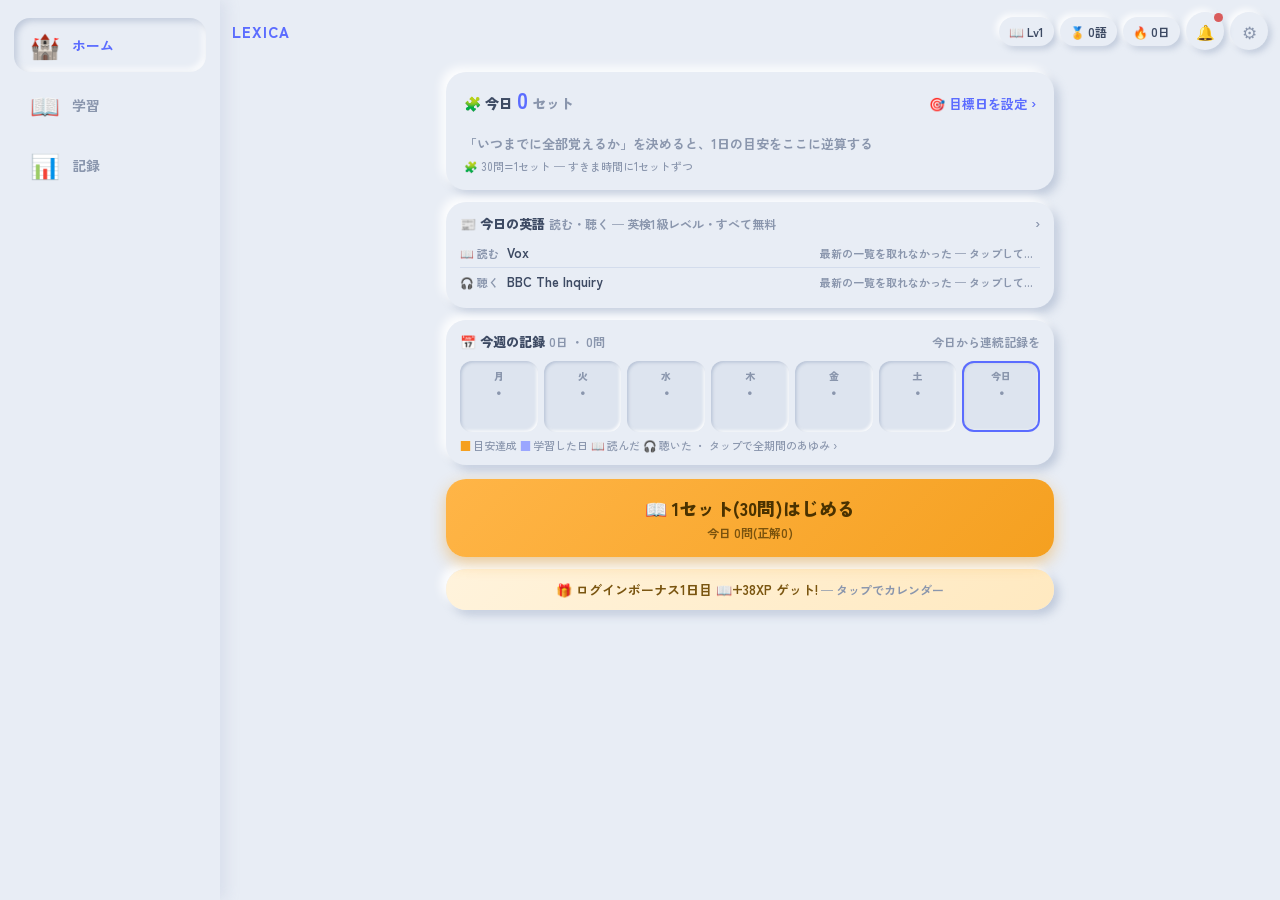
==== commit ba096c07: "v5.14.0: ナビをホーム/学習/記録の3つに(記録タブ=数字の表・あゆみ・にがて・読んだ聴いた・マイ単語・図鑑・実績、⚙は設定だけ)+PCの縦ナビは上から詰める+今日の目安のセットを問数に厳密に" ====
--- a/index.html
+++ b/index.html
@@ -66,6 +66,11 @@
   </div>
 </main>
 
+<!-- ============ 記録(v5.14.0: 数字・あゆみ・にがて・マイ単語・図鑑・実績。中身はrecords.jsのrenderRecords) ============ -->
+<main id="recView" class="hidden">
+  <div id="recBox"></div>
+</main>
+
 <!-- ============ 編成(そうび・カード・なかま) ============ -->
 <main id="partyView" class="hidden">
   <div class="seg" id="partySeg">
@@ -211,6 +216,7 @@
 <nav>
   <button id="navHome" class="active"><span class="nic badge">🏰<span class="dot hidden" id="navHomeDot"></span></span>ホーム</button>
   <button id="navQuiz"><span class="nic">📖</span>学習</button>
+  <button id="navRec"><span class="nic">📊</span>記録</button>
   <button id="navParty"><span class="nic">🛡️</span>編成</button>
   <button id="navAdv"><span class="nic">🗺️</span>冒険</button>
   <button id="navGacha"><span class="nic">🔮</span>ガチャ</button>
@@ -237,6 +243,7 @@
 <script src="js/sv.js"></script>
 <script src="js/slot.js"></script>
 <script src="js/sync.js"></script>
+<script src="js/records.js"></script>
 <script src="js/reading.js"></script>
 <script src="js/main.js"></script>
 </body>
--- a/css/style.css
+++ b/css/style.css
@@ -208,10 +208,13 @@
 .achstars i{display:block; width:9px; height:9px; border-radius:50%; background:var(--bg2)}
 .achstars i.on{background:var(--accent)}
 .mrow.adone .mname{color:var(--ok)}
-body.nogame nav{justify-content:space-around}
+/* v5.14.0: 記録タブ */
+#recView .stt{margin:0}
+#recAch .achhead{padding-top:0}
 /* v5.12.1: 目安のパネルにセットの●○バーを統合(ヒーロー用に少し大きく) */
 .pacebar.phero .setdots{margin-top:12px; gap:8px}
-.pacebar.phero .setdots .sd{width:34px; height:14px; border-radius:7px}
+.pacebar.phero .setdots{--sdw:34px}
+.pacebar.phero .setdots .sd{width:var(--sdw); height:14px; border-radius:7px}
 .pacebar.phero .pacefoot+.pacefoot{margin-top:4px}
 .pacebar.phero .pacemsg{font-size:13px; margin-top:9px}
 /* 直近7日のあゆみ(タップで全期間) */
@@ -948,8 +951,8 @@
   #svStageList .svstage{margin-top:0}
   #svStageList[hidden]{display:none}
   .svmodes{gap:12px}
-  /* サイドバー: 縦ナビ(アイコン+ラベルを横並びの行に) */
-  nav{grid-column:1; grid-row:1/3; flex-direction:column; justify-content:flex-start;
+  /* サイドバー: 縦ナビ(アイコン+ラベルを横並びの行に)。上から詰めて並べる(v5.14.0: タブが2〜3個でも離れない) */
+  nav{grid-column:1; grid-row:1/3; flex-direction:column; justify-content:flex-start !important; align-items:stretch;
     gap:6px; padding:18px 12px;
     box-shadow:6px 0 14px rgba(136,152,184,.16)}
   nav button{flex:0 0 auto; flex-direction:row; justify-content:flex-start; gap:12px;
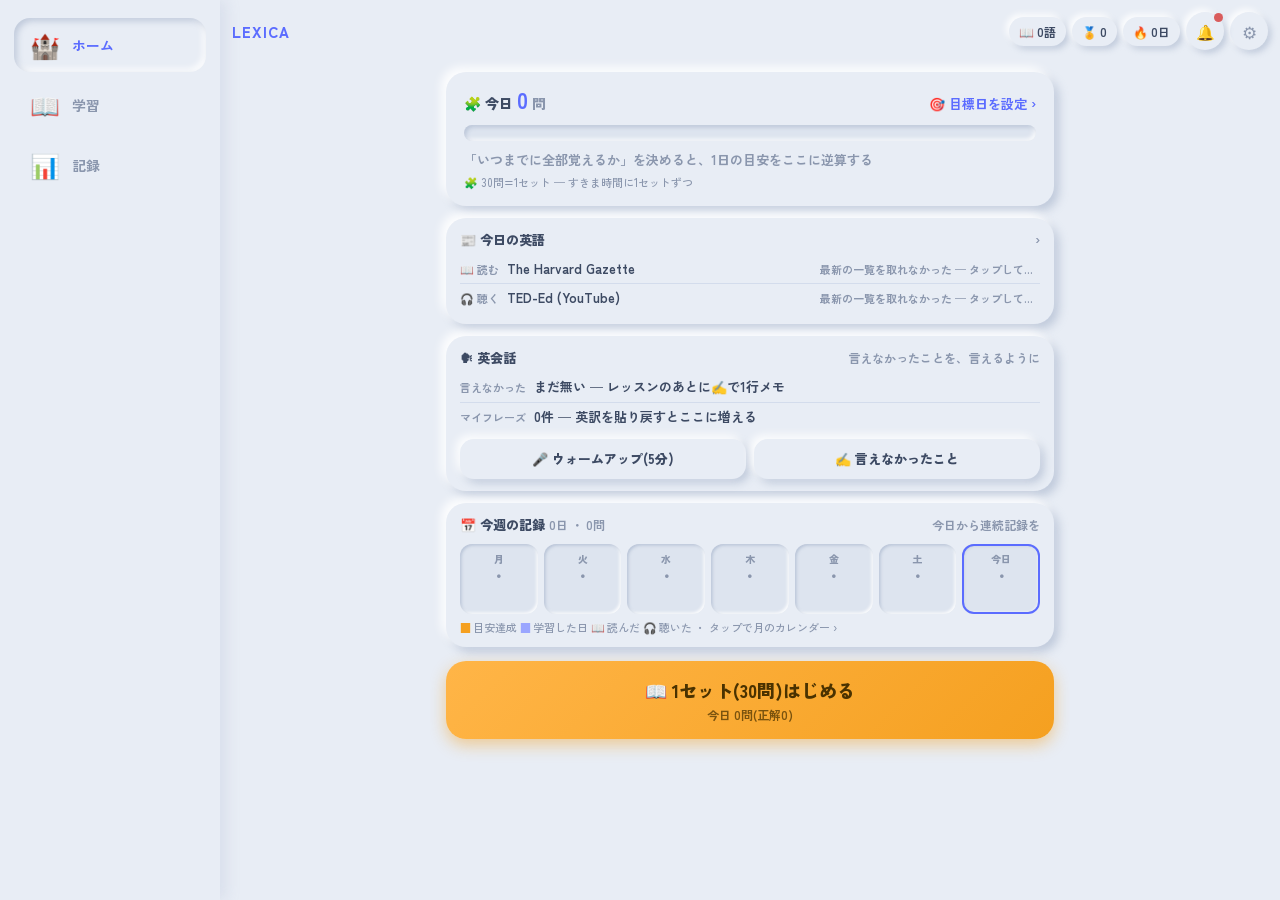
==== commit 61ae2809: "v5.25.0: 🗣英会話(言えなかったことを言えるように)+🧪Part 1模試 ─ 新規js/lesson.js: ①言えなかったこと(G.say: 日本語1行メモ sayAdd→sayPrompt" ====
--- a/index.html
+++ b/index.html
@@ -245,6 +245,7 @@
 <script src="js/sync.js"></script>
 <script src="js/records.js"></script>
 <script src="js/reading.js"></script>
+<script src="js/lesson.js"></script>
 <script src="js/main.js"></script>
 </body>
 </html>
--- a/css/style.css
+++ b/css/style.css
@@ -217,6 +217,62 @@
 .pacebar.phero .setdots .sd{width:var(--sdw); height:14px; border-radius:7px}
 .pacebar.phero .pacefoot+.pacefoot{margin-top:4px}
 .pacebar.phero .pacemsg{font-size:13px; margin-top:9px}
+/* v5.15.0: 記録タブの刷新(成長が見える1枚) */
+.growhero{padding:16px 18px}
+.growhero .pacetop b{font-size:28px; line-height:1}
+.growhero .pacetop .ptgt{font-size:13px}
+.growhero .pbar{height:14px; margin-top:10px}
+.growhero .pacetop.gsub{margin-top:16px}
+.growhero .pacetop.gsub b{font-size:20px}
+.growhero .pbar.thin{height:10px; margin-top:8px}
+.gplus{color:var(--ok)}
+.gchart .hbar.cur{background:linear-gradient(180deg,#FFB547,#F5A020)}
+.statgrid{display:grid; grid-template-columns:1fr 1fr; gap:8px; padding:10px}
+.stat{display:flex; flex-direction:column; gap:2px; padding:10px 12px; border-radius:14px; background:var(--card2);
+  box-shadow:inset 2px 2px 4px var(--shd), inset -2px -2px 4px var(--shl)}
+.stat .sl{font-size:11px; font-weight:800; color:var(--sub)}
+.stat .sv{font-size:18px; line-height:1.15; color:var(--ink)}
+.stat .ss{font-size:11px; font-weight:700; color:var(--sub)}
+#recView .homelinks .btn:last-child:nth-child(odd){grid-column:1/-1}
+#recView .foldbody .panel{margin-top:6px}
+/* v5.21.0: 記録タブ=タイルと成長の行がタップで詳細・📅学習カレンダー */
+.stat.tap{border:none; font:inherit; text-align:left; width:100%; cursor:pointer; color:var(--ink)}
+.stat.tap:active{transform:scale(.98)}
+.stat .sl{display:flex; justify-content:space-between; align-items:center}
+.stat .sl i{font-style:normal; font-size:15px; line-height:1; color:var(--sub)}
+.stathint{grid-column:1/-1; font-size:11px; font-weight:700; color:var(--sub); text-align:center; padding-top:2px}
+.herorow{cursor:pointer; border-radius:12px}
+.herorow:active{opacity:.8}
+/* v5.22.0: 語彙力の2色バー=薄い色(est)が見込み・濃い色が覚えた。見込みは下に敷いて重ねる */
+.pbar.dual{position:relative}
+.pbar.dual i{position:absolute; left:0; top:0}
+.pbar.dual i.est{opacity:.35}
+.growhero .vfoot{margin-top:12px; border-top:1px solid var(--bg2); padding-top:8px}
+.calwd{display:grid; grid-template-columns:repeat(7,1fr); gap:4px; margin-top:10px; text-align:center; font-size:10px; font-weight:800; color:var(--sub)}
+.calgrid{display:grid; grid-template-columns:repeat(7,1fr); gap:4px; margin-top:4px}
+.cd{aspect-ratio:1; display:flex; flex-direction:column; align-items:center; justify-content:center; border:none; padding:0; border-radius:10px;
+  font:inherit; font-size:12px; font-weight:800; cursor:pointer; background:var(--bg2); color:var(--sub);
+  box-shadow:inset 1.5px 1.5px 3px var(--shd), inset -1.5px -1.5px 3px var(--shl)}
+.cd.blank{background:none; box-shadow:none; cursor:default}
+.cd .cdm{font-size:8px; height:10px; line-height:10px; letter-spacing:-1px}
+.cd.did{background:linear-gradient(135deg,#E3E7FF,#D3D9FF); color:var(--accent2); box-shadow:none}
+.cd.hit{background:linear-gradient(135deg,#FFB547,#F5A020); color:#4A3200; box-shadow:0 2px 6px rgba(245,160,32,.35)}
+.cd.fz{background:linear-gradient(135deg,#E2F4FF,#CFEAFF); color:#2E7FB8; box-shadow:none}
+.cd.today{outline:2px solid var(--accent2); outline-offset:-2px}
+.cd.today.hit{outline-color:#B87400}
+.cd.future, .cd:disabled{opacity:.4; cursor:default}
+/* v5.15.0: ⚙設定のいちばん上=同期・更新の横並び */
+.settop{gap:10px; margin-top:4px}
+/* v5.15.0: 単語単位の並べ替え(片が3〜12個)はタイルを少し小さく */
+#choices.chunks.words{gap:7px}
+#choices.chunks.words.many{ gap:6px }
+#choices.chunks.words.many .chunkbtn{ padding:7px 10px; min-height:36px; font-size:13px; border-radius:10px } /* 13〜16片(論述・根拠) v5.16.0 */
+.dexcell .dst.dstep{ color:var(--sub) }
+.wdetail{ text-align:center; padding:6px 2px }
+.ptline{ margin-top:6px; padding-bottom:14px; font-size:12px; font-weight:700; color:var(--accent2); line-height:1.45 } /* 下の余白=辞書ヒント(::after absolute)と重ねない */ /* 論の運びの型(v5.16.0) */
+.wdetail .wden{ font-size:24px; font-weight:900; letter-spacing:.01em; display:flex; align-items:center; justify-content:center; gap:8px; flex-wrap:wrap }
+.wdetail .wdja{ font-size:16px; font-weight:700; margin-top:4px; color:var(--ink) }
+#choices.chunks.words .chunkbtn{padding:9px 12px; min-height:40px; font-size:14px; border-radius:12px}
 /* 直近7日のあゆみ(タップで全期間) */
 .weekpanel{margin-top:12px; padding:12px 14px; cursor:pointer}
 /* 今週の記録(v5.9.0): 曜日つき7マスのカレンダー。金=目安達成・青=学習した日・今日は枠線 */
@@ -244,7 +300,14 @@
 .syncnag{margin-top:12px; padding:11px 14px; font-size:13px; font-weight:700;
   color:var(--accent2); cursor:pointer; text-align:center}
 .syncnag:active{opacity:.85}
-.newsrow{display:flex; gap:10px; align-items:baseline; padding:8px 0; border-bottom:1px solid var(--line); line-height:1.5}
+.newsrow{display:block; padding:10px 0; border-bottom:1px solid var(--line); line-height:1.5}
+/* お知らせの整形(v5.24.0): 見出し=日付・版・要約/中身=箇条書き */
+.newsrow .nhead{display:flex; gap:8px; align-items:baseline; flex-wrap:wrap; font-size:13px}
+.newsrow .ndate{flex:0 0 auto; font-size:11px; color:var(--sub); font-weight:700}
+.newsrow .nver{flex:0 0 auto; color:var(--accent2); font-weight:900}
+.newsrow .ntitle{font-weight:800; color:var(--ink)}
+.newsrow .nlist{margin:6px 0 0; padding-left:18px; font-size:12px; line-height:1.6; color:var(--sub); font-weight:600}
+.newsrow .nlist li{margin:3px 0}
 .newsrow:last-child{border-bottom:none}
 /* イベント告知(ガチャ等)は暖色パネルで目立たせる */
 .evpanel{background:linear-gradient(135deg,#FFF3DC,#FFEBC9)}
@@ -1160,6 +1223,10 @@
 .rmeta.myw{color:var(--accent2)}
 /* マイ単語の用例(v5.12.0): 答え合わせのあと単語カードの下・一覧・登録プレビュー */
 .myex{display:block; font-size:13px; font-weight:600; color:var(--sub); line-height:1.5; text-align:left}
+/* 単語モードの用例枠(v5.24.0): 2行ぶんの高さを出題時から確保し、長い用例は2行で切る=答え合わせで単語が動かない */
+#phrBuild.wex{min-height:0; height:40px; margin-top:6px; overflow:hidden; display:-webkit-box; -webkit-box-orient:vertical; -webkit-line-clamp:2;
+  font-size:13px; line-height:1.5; font-weight:600; color:var(--sub); text-align:left}
+#phrBuild.wex .myex{display:inline}
 .myex b{color:var(--accent2)}
 .myexs{font-weight:600; color:var(--sub)}
 /* マイ単語の一覧: 意味はタップで手直し(テキスト風ボタン・点線下線で「押せる」を示す) */
@@ -1198,14 +1265,40 @@
 .rlbtns{display:flex; flex-wrap:wrap; gap:8px; margin-top:10px}
 /* v5.11.0: 学習の流れ(カード下の1行・進め方の手順・プロンプトの使いどき) */
 .rlflowline{color:var(--accent2); margin-top:6px}
-.rlflow{font-size:13px; line-height:1.6}
-.rlflow ol{margin:4px 0 10px; padding-left:20px}
-.rlflow li{margin:3px 0}
+/* v5.20.1: 進め方=3区画(読む/聴く/時間がない日)・手順は番号つきの段組み(見出し太字+説明を下に) */
+.rlflow{font-size:13px; line-height:1.55}
+.rlfsec{background:var(--bg2); border-radius:14px; padding:10px 12px; margin-top:8px}
+.rlfhd{display:flex; align-items:baseline; gap:8px; font-size:13px; font-weight:800}
+.rlfhd span{font-size:11px; font-weight:700; color:var(--sub)}
+.rlfsteps{list-style:none; counter-reset:rls; margin:4px 0 0; padding:0}
+.rlfsteps li{counter-increment:rls; display:grid; grid-template-columns:22px 1fr; column-gap:8px; padding:7px 0; border-top:1px solid var(--line)}
+.rlfsteps li:first-child{border-top:none}
+.rlfsteps li::before{content:counter(rls); grid-row:1 / span 2; width:20px; height:20px; border-radius:50%; margin-top:1px;
+  background:var(--bg); color:var(--accent2); font-size:11px; font-weight:800; display:flex; align-items:center; justify-content:center}
+.rlfsteps li b{grid-column:2; font-size:13px; font-weight:800; line-height:1.4}
+.rlfsteps li span{grid-column:2; font-size:12px; font-weight:600; color:var(--sub); line-height:1.55; margin-top:2px; word-break:auto-phrase}
+.rlfsteps.rlfmin li::before{content:"・"; background:none; color:var(--sub); width:auto; font-size:13px}
+.rlfsteps.rlfmin li{grid-template-columns:14px 1fr}
+/* 進め方の下の入口2つ(単語登録・記録): 開閉の行(.btn.fold)と同じ左寄せの1行 */
+.rlentry{display:flex; width:100%; align-items:center; gap:8px; margin-top:10px; font-size:13px; text-align:left}
+.rlentry .grow{text-align:left}
+.rlentry .hlsub{flex:0 0 auto; margin-left:0}
 .rlpseg{flex-wrap:wrap}
 .rlpseg button{font-size:12px; padding:7px 4px; min-width:45%}
 .rlpwhen{margin-bottom:8px; line-height:1.5; color:var(--sub)}
 .rlbtns .btn{padding:8px 12px; min-height:38px; font-size:12px; text-decoration:none; display:inline-flex; align-items:center}
 .rlchips{display:flex; flex-wrap:wrap; gap:6px}
+/* ⏱ 聴く長さの段(v5.23.0): 聴くカードの見出し下の1行 */
+.rllenrow{display:flex; align-items:center; flex-wrap:wrap; gap:6px; margin-top:6px}
+.rllenrow .wchip{padding:4px 10px; font-size:12px}
+/* 🗣英会話(v5.25.0): ホームのパネルのボタン行・「使えた」 */
+.sayrow{gap:8px; margin-top:8px}
+.sayrow .btn{padding:9px 6px; min-height:40px; font-size:13px}
+.sayused{flex:0 0 auto; padding:8px 10px; min-height:38px; font-size:12px}
+.sayused.ok{color:var(--ok)}
+/* 効果音の種類・音量(v5.24.0・⚙設定→演出) */
+.sfxrow{display:flex; align-items:center; flex-wrap:wrap; gap:6px; margin-top:8px}
+.sfxrow .wchip{padding:5px 11px; font-size:12px}
 .rlchip{display:inline-block; margin-right:4px; padding:1px 7px; border-radius:8px; font-size:10px; font-weight:800;
   background:var(--bg2); color:var(--sub); vertical-align:middle}
 .rlchip.lv{background:#E3E7FF; color:var(--accent2)}
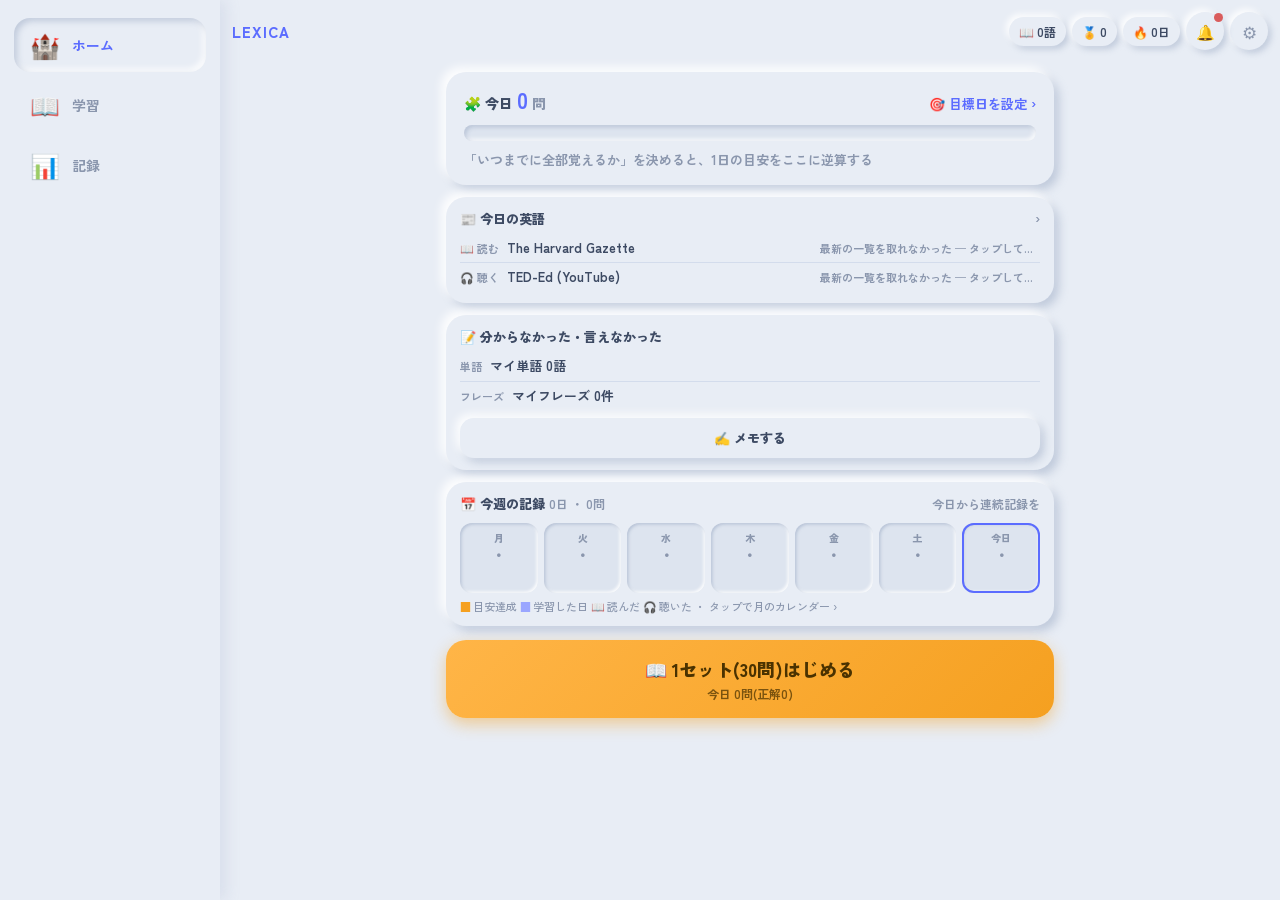
==== commit 0984f5dc: "v5.27.0: 実機FB ─ ①ホームの「🎯 フレーズ5問」と特訓(PHR_DRILLS.warm・warmPool)・「使えた」(G.sayw/sayMarkUsed/sayWarm*)を廃止(フ" ====
--- a/index.html
+++ b/index.html
@@ -46,7 +46,7 @@
     <button data-q="mix" class="active">ミックス</button>
     <button data-q="w">単語</button>
     <button data-q="p">フレーズ</button>
-    <button data-q="dr" class="qdr">🎯</button>
+    <button data-q="dr" class="qdr" title="Part 1 模試">🧪</button>
     <button data-q="add" class="qadd">➕</button>
   </div>
   <div id="promptCard">
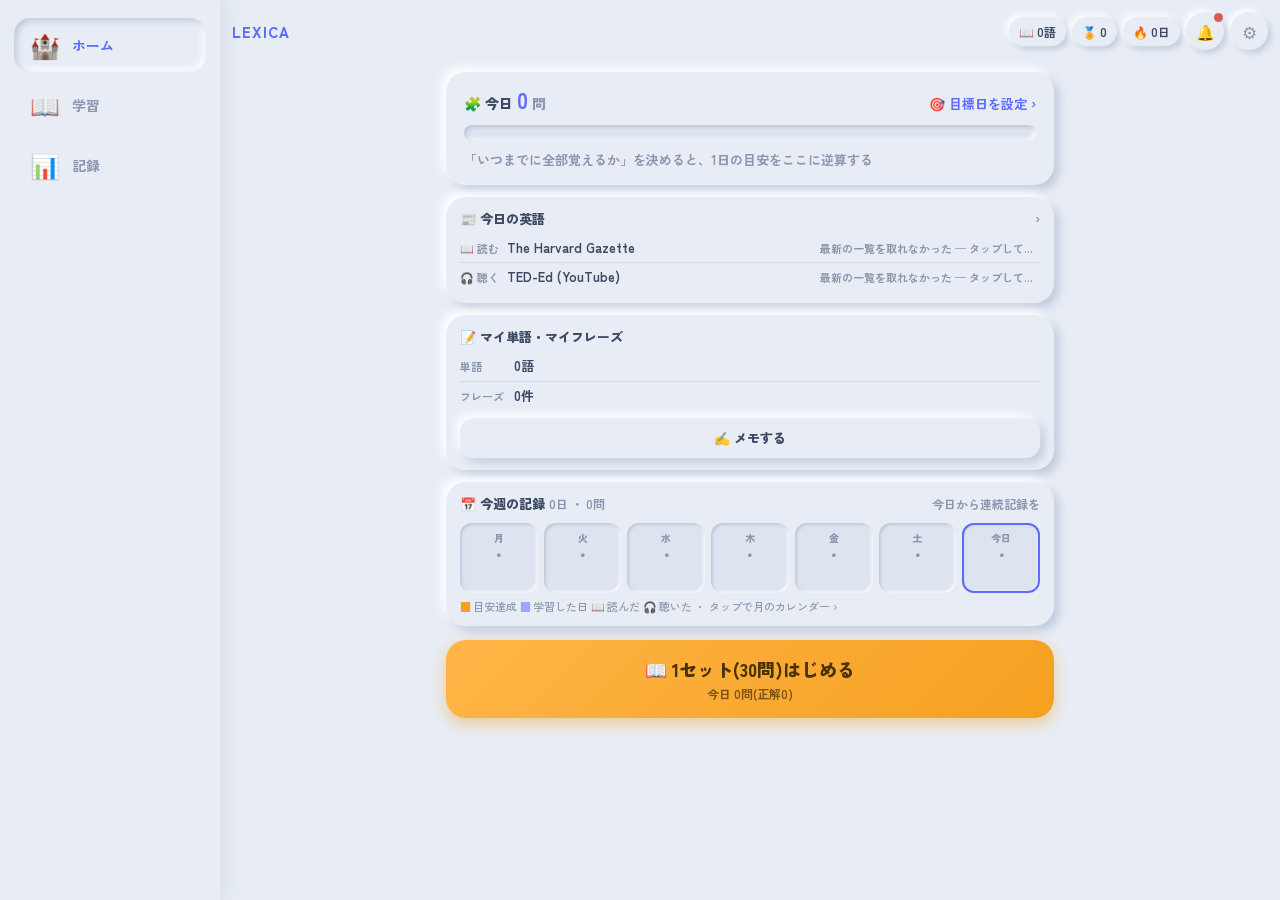
==== commit 77600416: "v5.31.0: 実機FB4件 ─ ①答え合わせを単語の下に集約: 単語モードでは結果バー(次へ ▶・左下の品詞・語源・🐺野生語Lv・🧬覚えた仲間)を出さず(#quizView.wmode)、単語の下" ====
--- a/index.html
+++ b/index.html
@@ -52,6 +52,8 @@
   <div id="promptCard">
     <span id="qBadge">新規</span>
     <span id="qCount"></span>
+    <!-- 単語の答え合わせの上部チップ(v5.31.0): 📋コピー(意味を検索しやすく)・🔍辞書。CSSで単語モードの正誤確認中だけ出す -->
+    <span id="qActs"><button class="qact" id="qCopy">📋 コピー</button><button class="qact" id="qDict">🔍 辞書</button></span>
     <div id="promptWord"></div>
     <div id="qStats"></div>
     <!-- フレーズの並べ替えの組み立て行+答え合わせの全文表示(単語モードでは隠す) -->
--- a/css/style.css
+++ b/css/style.css
@@ -87,12 +87,24 @@
 
 /* ---- quiz ---- */
 #quizView{display:flex; flex-direction:column; overflow:hidden}
+/* v5.31.0: 高さは中身で決まる(min-heightは従来の24dvh)。答え合わせの枠(#phrBuild.wex)は出題時に高さを確保するので、
+   答え合わせでカードも単語も動かない。上のバッジ行(絶対配置)ぶんの余白=padding-top */
 #promptCard{
-  background:var(--card2); border-radius:24px; padding:14px 16px; text-align:center;
+  background:var(--card2); border-radius:24px; padding:34px 16px 14px; text-align:center;
   position:relative; flex:0 0 auto;
   box-shadow:-5px -5px 10px var(--shl), 5px 5px 10px var(--shd);
-  height:24vh; height:24dvh; display:flex; flex-direction:column; justify-content:center;
-}
+  height:auto; min-height:24vh; min-height:24dvh; display:flex; flex-direction:column; justify-content:center;
+}
+/* 単語モード(v5.31.0・#quizView.wmode): 結果バー(左下の品詞・語源・次へ ▶)は出さず、単語の下の枠に集約。
+   正誤確認中(.srch)は上部に📋コピー/🔍辞書のチップ。カード下の「タップで辞書」の添え書きはチップに置き換え */
+#quizView.wmode #resultBar{display:none}
+#quizView.wmode #promptCard.srch::after{display:none}
+#qActs{display:none; position:absolute; top:8px; left:12px; gap:8px; pointer-events:none}
+#quizView.wmode #promptCard.srch #qActs{display:flex}
+#quizView.wmode #promptCard.srch #qBadge{visibility:hidden} /* 正誤確認中はバッジ(新規/復習)の場所にチップ(中央だと右の「セット n/30・今日 n問」と重なる=390pxで確認)。復習かどうかは下の「これまで…定着」で分かる */
+.qact{pointer-events:auto; border:none; border-radius:10px; padding:3px 10px; min-height:22px; font-family:inherit; font-size:11px; font-weight:800;
+  color:var(--sub); background:var(--bg); cursor:pointer; box-shadow:inset 2px 2px 4px var(--shd), inset -2px -2px 4px var(--shl)}
+.qact:active{transform:scale(.96)}
 #qBadge{position:absolute; top:10px; left:12px; font-size:12px; font-weight:700;
   border-radius:999px; padding:4px 10px; background:var(--bg2); color:var(--accent2)}
 #qCount{position:absolute; top:14px; right:14px; font-size:12px; color:var(--sub)}
@@ -212,9 +224,6 @@
 #recView .stt{margin:0}
 #recAch .achhead{padding-top:0}
 /* v5.12.1: 目安のパネルにセットの●○バーを統合(ヒーロー用に少し大きく) */
-.pacebar.phero .setdots{margin-top:12px; gap:8px}
-.pacebar.phero .setdots{--sdw:34px}
-.pacebar.phero .setdots .sd{width:var(--sdw); height:14px; border-radius:7px}
 .pacebar.phero .pacefoot+.pacefoot{margin-top:4px}
 .pacebar.phero .pacemsg{font-size:13px; margin-top:9px}
 /* v5.15.0: 記録タブの刷新(成長が見える1枚) */
@@ -241,6 +250,9 @@
 .stat .sl{display:flex; justify-content:space-between; align-items:center}
 .stat .sl i{font-style:normal; font-size:15px; line-height:1; color:var(--sub)}
 .stathint{grid-column:1/-1; font-size:11px; font-weight:700; color:var(--sub); text-align:center; padding-top:2px}
+/* 🧪模試の推移(v5.28.1→v5.28.2): 正解数の折れ線(SVG) */
+.mockchart{margin-top:8px; background:var(--bg); border-radius:14px; padding:6px 4px 2px}
+.mockchart svg{display:block; width:100%; height:auto}
 .herorow{cursor:pointer; border-radius:12px}
 .herorow:active{opacity:.8}
 /* v5.22.0: 語彙力の2色バー=薄い色(est)が見込み・濃い色が覚えた。見込みは下に敷いて重ねる */
@@ -674,6 +686,8 @@
 .dexcell.own{background:var(--card2); cursor:pointer;
   box-shadow:-3px -3px 6px var(--shl), 3px 3px 6px var(--shd)}
 .dexcell.miss{box-shadow:inset 2px 2px 5px var(--shd), inset -2px -2px 5px var(--shl)}
+body.nogame .dexcell.miss{cursor:pointer} /* v5.29.0: 未学習もタップで単語の詳細(辞書) */
+.rlbtns .rldone.rlon{color:var(--ok); font-weight:800} /* v5.29.1: ✓済み=押し直しで取り消す */
 .dexcell .den{font-size:10px; font-weight:800; word-break:break-word; line-height:1.15}
 .dexcell.miss .den{color:var(--sub); font-weight:700; opacity:.8}
 .dexcell .dst{font-size:9px; font-weight:800}
@@ -1043,15 +1057,7 @@
 .setpanel{margin-top:12px; padding:12px 14px; cursor:pointer}
 .setpanel .pacetop b{font-size:22px; line-height:1}
 .setpanel .pacetop .ptgt{font-size:13px; color:var(--sub)}
-.setdots{display:flex; flex-wrap:wrap; gap:8px; margin-top:10px}
-.setdots .sd{display:block; width:26px; height:12px; border-radius:6px; background:var(--bg2); overflow:hidden;
-  box-shadow:inset 1.5px 1.5px 3px var(--shd), inset -1.5px -1.5px 3px var(--shl)}
-.setdots .sd.on{background:linear-gradient(135deg,var(--accent2),#7B8CFF); box-shadow:0 2px 6px rgba(91,108,255,.35)}
-.setdots .sd.on.over{background:linear-gradient(135deg,#FFB547,#F5A020); box-shadow:0 2px 6px rgba(245,160,32,.4)}
-.setdots .sd.cur b{display:block; height:100%; background:linear-gradient(135deg,var(--accent2),#7B8CFF); border-radius:6px}
-.setstats{display:flex; flex-wrap:wrap; gap:6px 14px; margin-top:8px; font-size:12px; font-weight:700; color:var(--sub)}
-.setstats b{color:var(--ink); font-size:14px}
-.giftbox .setdots,.giftbox .setstats{justify-content:center}
+.giftbox .setstats{justify-content:center}
 /* 冒険ハブのあそびかた: スロット撤去中は2列(v5.8.0・SLOT_ENABLED) */
 .svmodes.two{grid-template-columns:repeat(2,1fr)}
 /* ログインボーナスのバナー(起動モーダル廃止の受け皿。タップで7日カレンダー) */
@@ -1167,6 +1173,7 @@
 #promptCard.phr{justify-content:flex-start; height:auto; min-height:24vh; min-height:24dvh;
   padding-top:42px}
 #promptCard.phr #promptWord.ja{font-size:20px; line-height:1.45}
+#promptCard.phr #promptWord.ja.fill{font-size:16px; line-height:1.55; text-align:left; font-weight:700} /* 穴埋め模試(v5.28.0): 20〜35語の英文 */
 /* 実戦ドリルのメニューボタン(ホームのhomelinksと同じ縦積みスタイル) */
 .drillbtn{display:flex; width:100%; flex-direction:column; align-items:flex-start; gap:3px;
   padding:12px 14px; text-align:left; margin-top:10px}
@@ -1224,9 +1231,31 @@
 /* マイ単語の用例(v5.12.0): 答え合わせのあと単語カードの下・一覧・登録プレビュー */
 .myex{display:block; font-size:13px; font-weight:600; color:var(--sub); line-height:1.5; text-align:left}
 /* 単語モードの用例枠(v5.24.0): 2行ぶんの高さを出題時から確保し、長い用例は2行で切る=答え合わせで単語が動かない */
-#phrBuild.wex{min-height:0; height:40px; margin-top:6px; overflow:hidden; display:-webkit-box; -webkit-box-orient:vertical; -webkit-line-clamp:2;
-  font-size:13px; line-height:1.5; font-weight:600; color:var(--sub); text-align:left}
+#phrBuild.wex{min-height:0; height:40px; margin-top:6px; overflow:hidden; display:block;
+  font-size:13px; line-height:20px; font-weight:600; color:var(--sub); text-align:center}
 #phrBuild.wex .myex{display:inline}
+/* 答え合わせの2行(v5.30.0→v5.30.1: 別の行・中央ぞろえ): 上=👀似た形(⇄取り違え/📝用例)・下=💡覚え方メモ(✏️の入口)。各行1行・はみ出しは… */
+#phrBuild.wex .wrow{display:block; height:20px; line-height:20px; white-space:nowrap; overflow:hidden; text-overflow:ellipsis}
+/* v5.31.0: 枠の高さは行数×20px(wexHeightがインラインで決める。①意味1〜2行+②品詞・語源+③メモ1〜2行+④似た形)。
+   ①は太字・長い訳は2行に折り返して省略。②の品詞チップは20pxの行に収まる小さめ */
+#phrBuild.wex .wrow.wja{font-size:15px; font-weight:800; color:var(--ink)}
+#phrBuild.wex .wrow.wja.two{height:40px; white-space:normal; display:-webkit-box; -webkit-line-clamp:2; -webkit-box-orient:vertical; overflow:hidden}
+#phrBuild.wex .poschip{padding:0 8px; line-height:16px; margin-right:6px; vertical-align:1px}
+#phrBuild.wex .rmeta.myw{margin-left:6px}
+#phrBuild.wex.memo{cursor:default}
+#phrBuild.wex.memo .wrow[data-k="memo"], #phrBuild.wex.memo .wrow[data-k="la"]{cursor:pointer}
+.weakrow .wopen{cursor:pointer} /* にがてノートの行タップで単語の詳細(v5.31.0) */
+.wmemo{color:var(--accent2); font-weight:800}
+.wla{color:var(--ink); font-weight:700}
+.wpen{color:var(--sub); text-decoration:underline dotted var(--sub); text-underline-offset:3px}
+.wsep{color:var(--sub)}
+/* 似た形の見せ方(v5.30.2): 違う文字の強調(.wdf)・伏せた意味を開くタップの印(.wtap) */
+/* v5.30.5(実機FB「強調の色が見えにくい」): 黄土色→はっきりした赤。v5.30.7(実機FB): 背景の塗りはやめ、赤い文字と同色の下線だけ */
+.wdf{color:#D62828; font-weight:900; text-decoration:underline; text-decoration-color:#D62828; text-underline-offset:2px}
+.wtap{color:var(--accent2); font-weight:700}
+.mockfc b{color:var(--accent2)}
+.homemock{width:100%; margin-top:10px; padding:11px 14px}
+.homemock .hlsub{display:block; margin-left:0; margin-top:2px}
 .myex b{color:var(--accent2)}
 .myexs{font-weight:600; color:var(--sub)}
 /* マイ単語の一覧: 意味はタップで手直し(テキスト風ボタン・点線下線で「押せる」を示す) */
@@ -1292,6 +1321,7 @@
 .rllenrow{display:flex; align-items:center; flex-wrap:wrap; gap:6px; margin-top:6px}
 .rllenrow .wchip{padding:4px 10px; font-size:12px}
 /* 🗣英会話(v5.25.0): ホームのパネルのボタン行・「使えた」 */
+#homeSay .rlrow .rlk{min-width:4.2em} /* v5.28.3: 「単語」「フレーズ」を同じ幅にして数字の左端を縦にそろえる */
 .sayrow{gap:8px; margin-top:8px}
 .sayrow .btn{padding:9px 6px; min-height:40px; font-size:13px}
 .sayused{flex:0 0 auto; padding:8px 10px; min-height:38px; font-size:12px}
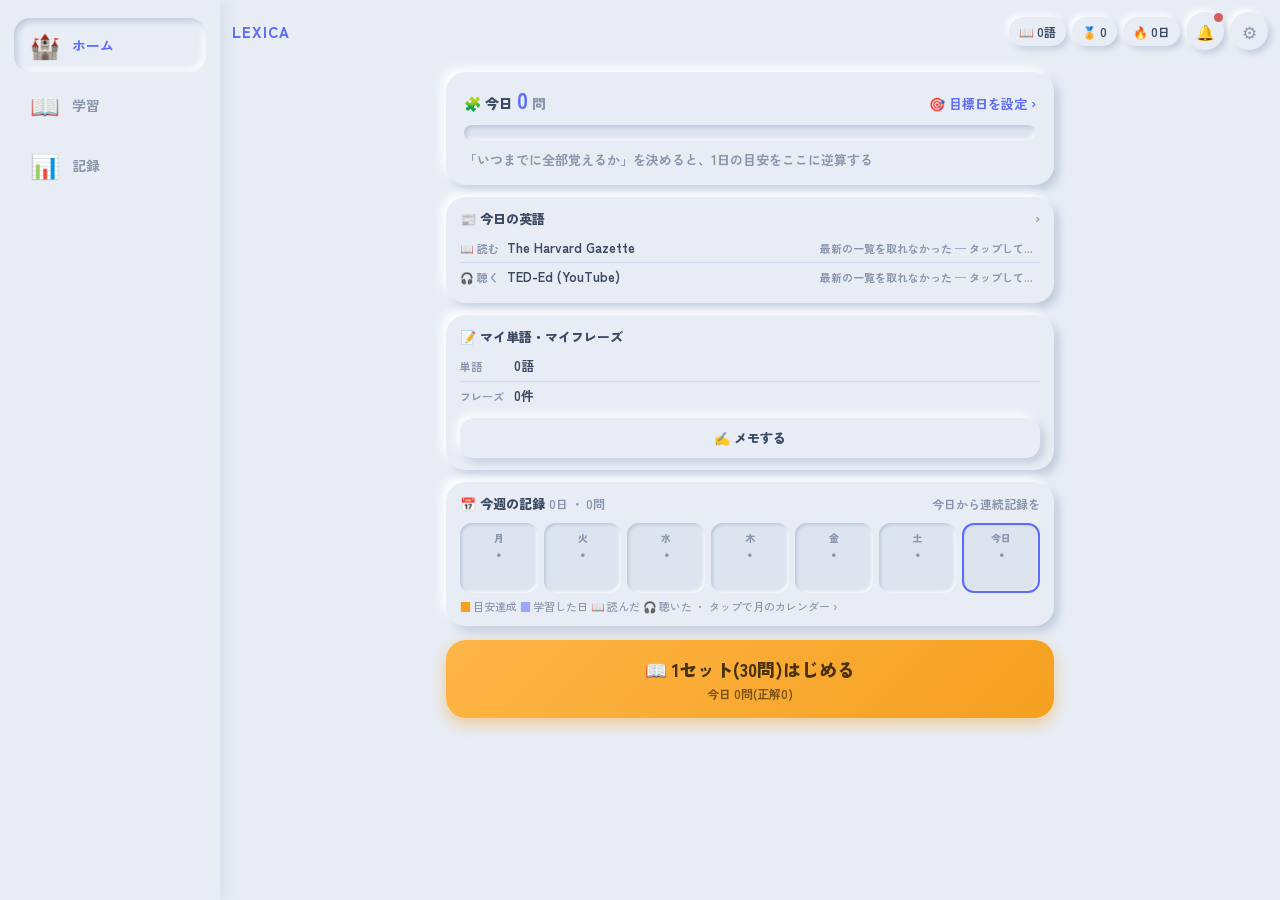
==== commit 32f1da33: "v5.32.0: 実機FB3件 ─ ①セット完了画面に「💡 ミスした語の覚え方メモをLLMに頼む」(折りたたみ): このセットのミスでメモの無い語(setMemoAskWords純関数)の依頼文を📋→" ====
--- a/index.html
+++ b/index.html
@@ -50,10 +50,9 @@
     <button data-q="add" class="qadd">➕</button>
   </div>
   <div id="promptCard">
-    <span id="qBadge">新規</span>
-    <span id="qCount"></span>
-    <!-- 単語の答え合わせの上部チップ(v5.31.0): 📋コピー(意味を検索しやすく)・🔍辞書。CSSで単語モードの正誤確認中だけ出す -->
-    <span id="qActs"><button class="qact" id="qCopy">📋 コピー</button><button class="qact" id="qDict">🔍 辞書</button></span>
+    <!-- 上の行(v5.32.0): 左=バッジ(新規/復習)・単語の正誤確認中はその場所に品詞チップと📝マイ単語(#qMeta)/右=🔥連続・セット n/30・今日 n問(#qCount)。
+         flexで並べ、右は縮めず左が…になる=重ならない。v5.31.0の📋コピー/🔍辞書のチップ(#qActs)は廃止(辞書はカードのタップ) -->
+    <div id="qTop"><span id="qBadge">新規</span><span id="qMeta"></span><span id="qCount"></span></div>
     <div id="promptWord"></div>
     <div id="qStats"></div>
     <!-- フレーズの並べ替えの組み立て行+答え合わせの全文表示(単語モードでは隠す) -->
--- a/css/style.css
+++ b/css/style.css
@@ -96,18 +96,20 @@
   height:auto; min-height:24vh; min-height:24dvh; display:flex; flex-direction:column; justify-content:center;
 }
 /* 単語モード(v5.31.0・#quizView.wmode): 結果バー(左下の品詞・語源・次へ ▶)は出さず、単語の下の枠に集約。
-   正誤確認中(.srch)は上部に📋コピー/🔍辞書のチップ。カード下の「タップで辞書」の添え書きはチップに置き換え */
+   v5.32.0(実機FB): 上部の📋コピー/🔍辞書のチップ(#qActs)は廃止。正誤確認中(.srch)はバッジ(新規/復習)の場所に品詞チップ・📝マイ単語(#qMeta)。
+   カード下の「タップで辞書」の添え書きは出さない(辞書はカードのタップで開く・v4〜の挙動のまま)。復習かどうかは下の「これまで…定着」で分かる */
 #quizView.wmode #resultBar{display:none}
 #quizView.wmode #promptCard.srch::after{display:none}
-#qActs{display:none; position:absolute; top:8px; left:12px; gap:8px; pointer-events:none}
-#quizView.wmode #promptCard.srch #qActs{display:flex}
-#quizView.wmode #promptCard.srch #qBadge{visibility:hidden} /* 正誤確認中はバッジ(新規/復習)の場所にチップ(中央だと右の「セット n/30・今日 n問」と重なる=390pxで確認)。復習かどうかは下の「これまで…定着」で分かる */
-.qact{pointer-events:auto; border:none; border-radius:10px; padding:3px 10px; min-height:22px; font-family:inherit; font-size:11px; font-weight:800;
-  color:var(--sub); background:var(--bg); cursor:pointer; box-shadow:inset 2px 2px 4px var(--shd), inset -2px -2px 4px var(--shl)}
-.qact:active{transform:scale(.96)}
-#qBadge{position:absolute; top:10px; left:12px; font-size:12px; font-weight:700;
-  border-radius:999px; padding:4px 10px; background:var(--bg2); color:var(--accent2)}
-#qCount{position:absolute; top:14px; right:14px; font-size:12px; color:var(--sub)}
+/* 上の行(#qTop・v5.32.0): 左(バッジ/品詞)と右(🔥連続・セット n/30・今日 n問)をflexで並べる。右は縮めず(flex-shrink:0・1行)、左は min-width:0 で縮んで…になる=
+   右の表記に被らない(v5.31.0の絶対配置2つ+中央のチップは390pxで重なった) */
+#qTop{position:absolute; top:8px; left:12px; right:14px; display:flex; align-items:center; gap:8px; min-height:24px}
+#qBadge{flex:0 0 auto; font-size:12px; font-weight:700; border-radius:999px; padding:4px 10px; background:var(--bg2); color:var(--accent2)}
+#qMeta{display:none; flex:0 1 auto; min-width:0; white-space:nowrap; overflow:hidden; text-overflow:ellipsis; text-align:left; font-size:12px; align-items:center}
+#qMeta .poschip{flex:0 0 auto; margin-right:6px} /* 品詞チップは欠けない */
+#qMeta .rmeta.myw{flex:0 1 auto; min-width:0; overflow:hidden; text-overflow:ellipsis; white-space:nowrap; font-size:12px} /* 右が長いとき(⚡12連続 ・ セット 29/30 ・ 今日 119問)は📝側だけ…(390pxで確認) */
+#qCount{margin-left:auto; flex:0 0 auto; font-size:12px; color:var(--sub); white-space:nowrap}
+#quizView.wmode #promptCard.srch #qBadge{display:none}
+#quizView.wmode #promptCard.srch #qMeta{display:flex}
 #promptWord{font-size:40px; font-weight:900; line-height:1.25; word-break:break-word}
 #promptWord.ja{font-size:24px; font-weight:700}
 #qStats{font-size:13px; color:var(--sub); margin-top:6px; min-height:19px}
@@ -1234,25 +1236,21 @@
 #phrBuild.wex{min-height:0; height:40px; margin-top:6px; overflow:hidden; display:block;
   font-size:13px; line-height:20px; font-weight:600; color:var(--sub); text-align:center}
 #phrBuild.wex .myex{display:inline}
-/* 答え合わせの2行(v5.30.0→v5.30.1: 別の行・中央ぞろえ): 上=👀似た形(⇄取り違え/📝用例)・下=💡覚え方メモ(✏️の入口)。各行1行・はみ出しは… */
+/* 答え合わせの行(v5.30.0→v5.30.1: 別の行・中央ぞろえ)。各行1行・はみ出しは… */
 #phrBuild.wex .wrow{display:block; height:20px; line-height:20px; white-space:nowrap; overflow:hidden; text-overflow:ellipsis}
-/* v5.31.0: 枠の高さは行数×20px(wexHeightがインラインで決める。①意味1〜2行+②品詞・語源+③メモ1〜2行+④似た形)。
-   ①は太字・長い訳は2行に折り返して省略。②の品詞チップは20pxの行に収まる小さめ */
+/* v5.31.0: 枠の高さは行数×20px(wexHeightがインラインで決める)。v5.32.0: 行=①意味1〜2行+②💡メモ1〜2行+③📝用例(あれば)。品詞・語源・似た形の行は外した。
+   ①は太字・長い訳は2行に折り返して省略 */
 #phrBuild.wex .wrow.wja{font-size:15px; font-weight:800; color:var(--ink)}
 #phrBuild.wex .wrow.wja.two{height:40px; white-space:normal; display:-webkit-box; -webkit-line-clamp:2; -webkit-box-orient:vertical; overflow:hidden}
-#phrBuild.wex .poschip{padding:0 8px; line-height:16px; margin-right:6px; vertical-align:1px}
-#phrBuild.wex .rmeta.myw{margin-left:6px}
 #phrBuild.wex.memo{cursor:default}
-#phrBuild.wex.memo .wrow[data-k="memo"], #phrBuild.wex.memo .wrow[data-k="la"]{cursor:pointer}
+#phrBuild.wex.memo .wrow[data-k="memo"]{cursor:pointer}
 .weakrow .wopen{cursor:pointer} /* にがてノートの行タップで単語の詳細(v5.31.0) */
 .wmemo{color:var(--accent2); font-weight:800}
-.wla{color:var(--ink); font-weight:700}
 .wpen{color:var(--sub); text-decoration:underline dotted var(--sub); text-underline-offset:3px}
 .wsep{color:var(--sub)}
-/* 似た形の見せ方(v5.30.2): 違う文字の強調(.wdf)・伏せた意味を開くタップの印(.wtap) */
-/* v5.30.5(実機FB「強調の色が見えにくい」): 黄土色→はっきりした赤。v5.30.7(実機FB): 背景の塗りはやめ、赤い文字と同色の下線だけ */
+/* 似た形の違う文字の強調(.wdf・v5.30.2): 単語の詳細と覚え方メモの「区別したい相手」で使う(答え合わせの行はv5.32.0で廃止)
+   v5.30.5(実機FB「強調の色が見えにくい」): 黄土色→はっきりした赤。v5.30.7(実機FB): 背景の塗りはやめ、赤い文字と同色の下線だけ */
 .wdf{color:#D62828; font-weight:900; text-decoration:underline; text-decoration-color:#D62828; text-underline-offset:2px}
-.wtap{color:var(--accent2); font-weight:700}
 .mockfc b{color:var(--accent2)}
 .homemock{width:100%; margin-top:10px; padding:11px 14px}
 .homemock .hlsub{display:block; margin-left:0; margin-top:2px}
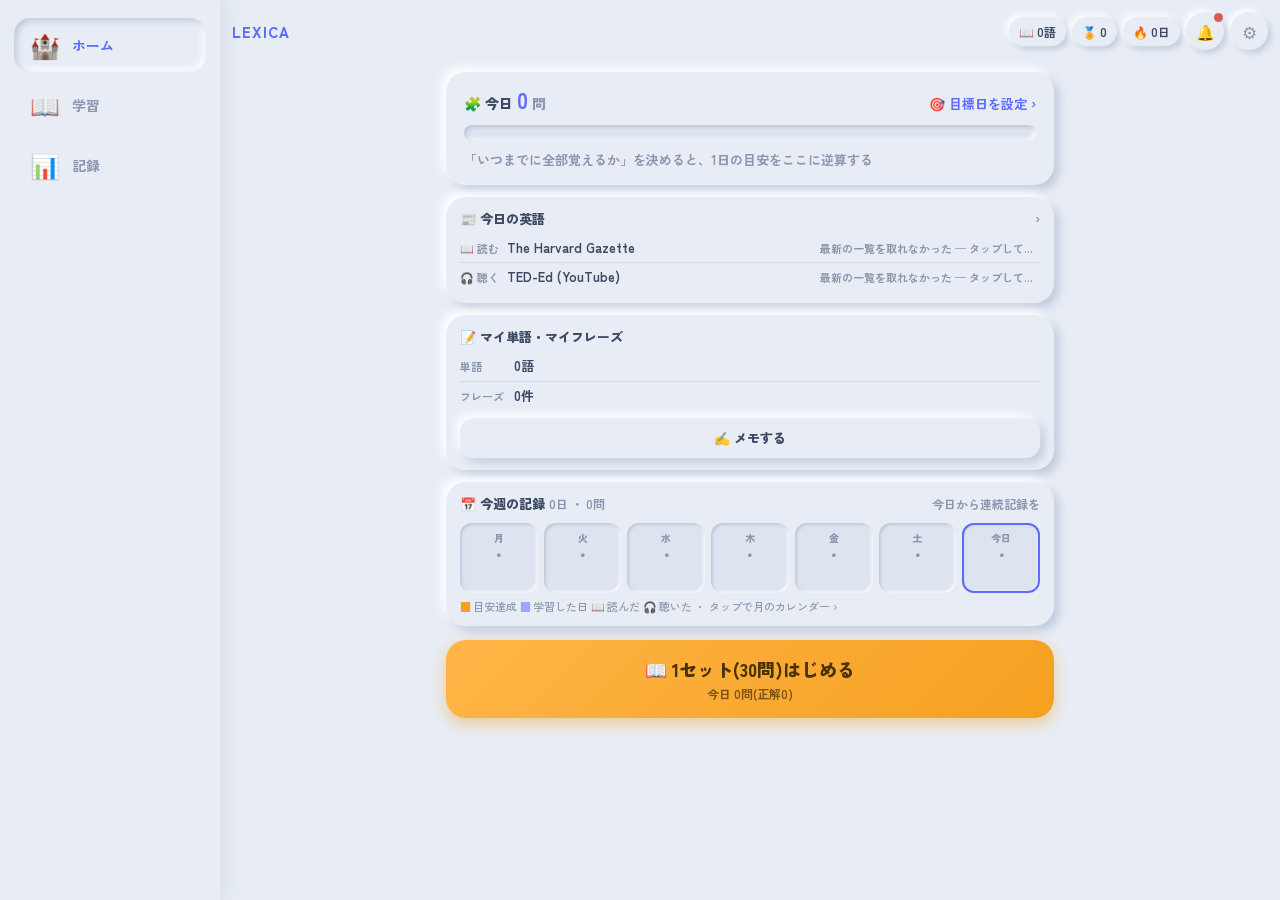
==== commit b16c1ec5: "v5.33.0: 実機FB3件 ─ ①答え合わせの💡メモ・📝用例の自動の折り返し: 字数から行数を見積もり(wexWrapRows・WEX_MEMO_COLS=24)、wexRowHTMLが.mult" ====
--- a/index.html
+++ b/index.html
@@ -53,8 +53,9 @@
     <!-- 上の行(v5.32.0): 左=バッジ(新規/復習)・単語の正誤確認中はその場所に品詞チップと📝マイ単語(#qMeta)/右=🔥連続・セット n/30・今日 n問(#qCount)。
          flexで並べ、右は縮めず左が…になる=重ならない。v5.31.0の📋コピー/🔍辞書のチップ(#qActs)は廃止(辞書はカードのタップ) -->
     <div id="qTop"><span id="qBadge">新規</span><span id="qMeta"></span><span id="qCount"></span></div>
+    <!-- 正解・ミス・定着の行(v5.33.0): 単語の下から上の行の下(左寄せ・絶対配置)へ。単語の下の枠(メモ・用例)の行数を増やす場所をつくる -->
+    <div id="qStats"></div>
     <div id="promptWord"></div>
-    <div id="qStats"></div>
     <!-- フレーズの並べ替えの組み立て行+答え合わせの全文表示(単語モードでは隠す) -->
     <div id="phrBuild" class="hidden"></div>
   </div>
--- a/css/style.css
+++ b/css/style.css
@@ -90,7 +90,7 @@
 /* v5.31.0: 高さは中身で決まる(min-heightは従来の24dvh)。答え合わせの枠(#phrBuild.wex)は出題時に高さを確保するので、
    答え合わせでカードも単語も動かない。上のバッジ行(絶対配置)ぶんの余白=padding-top */
 #promptCard{
-  background:var(--card2); border-radius:24px; padding:34px 16px 14px; text-align:center;
+  background:var(--card2); border-radius:24px; padding:54px 16px 14px; text-align:center; /* v5.33.0: 上の行+正解・ミス・定着の行(どちらも絶対配置)ぶん */
   position:relative; flex:0 0 auto;
   box-shadow:-5px -5px 10px var(--shl), 5px 5px 10px var(--shd);
   height:auto; min-height:24vh; min-height:24dvh; display:flex; flex-direction:column; justify-content:center;
@@ -112,7 +112,9 @@
 #quizView.wmode #promptCard.srch #qMeta{display:flex}
 #promptWord{font-size:40px; font-weight:900; line-height:1.25; word-break:break-word}
 #promptWord.ja{font-size:24px; font-weight:700}
-#qStats{font-size:13px; color:var(--sub); margin-top:6px; min-height:19px}
+/* 正解・ミス・定着の行(v5.33.0・実機FB「メモ・用例の表示行数を増やすために位置や表記を変更」): 単語の下から上の行(#qTop)の下へ・左寄せ・1行(長ければ…) */
+#qStats{position:absolute; top:34px; left:14px; right:14px; text-align:left; font-size:12px; color:var(--sub); min-height:18px; line-height:18px;
+  white-space:nowrap; overflow:hidden; text-overflow:ellipsis}
 #qStats .qo{color:var(--ok); font-weight:700}
 #qStats .qx{color:var(--ng); font-weight:700}
 .choices{flex:1; min-height:0; display:flex; flex-direction:column; gap:11px; margin-top:12px; padding:2px 2px}
@@ -1173,7 +1175,7 @@
    24dvhの中央寄せだと複数行の日本語+文脈行がバッジと重なっていた(実機FB)。
    小さい画面で収まらないときだけカードが伸びる(min-heightは従来と同じ) */
 #promptCard.phr{justify-content:flex-start; height:auto; min-height:24vh; min-height:24dvh;
-  padding-top:42px}
+  padding-top:58px} /* v5.33.0: 正解・ミス・定着の行(絶対配置)が上に増えたぶん(42→58) */
 #promptCard.phr #promptWord.ja{font-size:20px; line-height:1.45}
 #promptCard.phr #promptWord.ja.fill{font-size:16px; line-height:1.55; text-align:left; font-weight:700} /* 穴埋め模試(v5.28.0): 20〜35語の英文 */
 /* 実戦ドリルのメニューボタン(ホームのhomelinksと同じ縦積みスタイル) */
@@ -1242,6 +1244,9 @@
    ①は太字・長い訳は2行に折り返して省略 */
 #phrBuild.wex .wrow.wja{font-size:15px; font-weight:800; color:var(--ink)}
 #phrBuild.wex .wrow.wja.two{height:40px; white-space:normal; display:-webkit-box; -webkit-line-clamp:2; -webkit-box-orient:vertical; overflow:hidden}
+/* 複数行の行(.multi・v5.33.0・実機FB「メモを自動で適切な長さに改行」): 高さと-webkit-line-clampはインライン(wexRowHTMLが見積もった行数)。
+   自然に折り返し(英単語は空白で・日本語は字で)、最後の行の末尾で… */
+#phrBuild.wex .wrow.multi{white-space:normal; display:-webkit-box; -webkit-box-orient:vertical; overflow:hidden; text-overflow:clip; word-break:break-word}
 #phrBuild.wex.memo{cursor:default}
 #phrBuild.wex.memo .wrow[data-k="memo"]{cursor:pointer}
 .weakrow .wopen{cursor:pointer} /* にがてノートの行タップで単語の詳細(v5.31.0) */
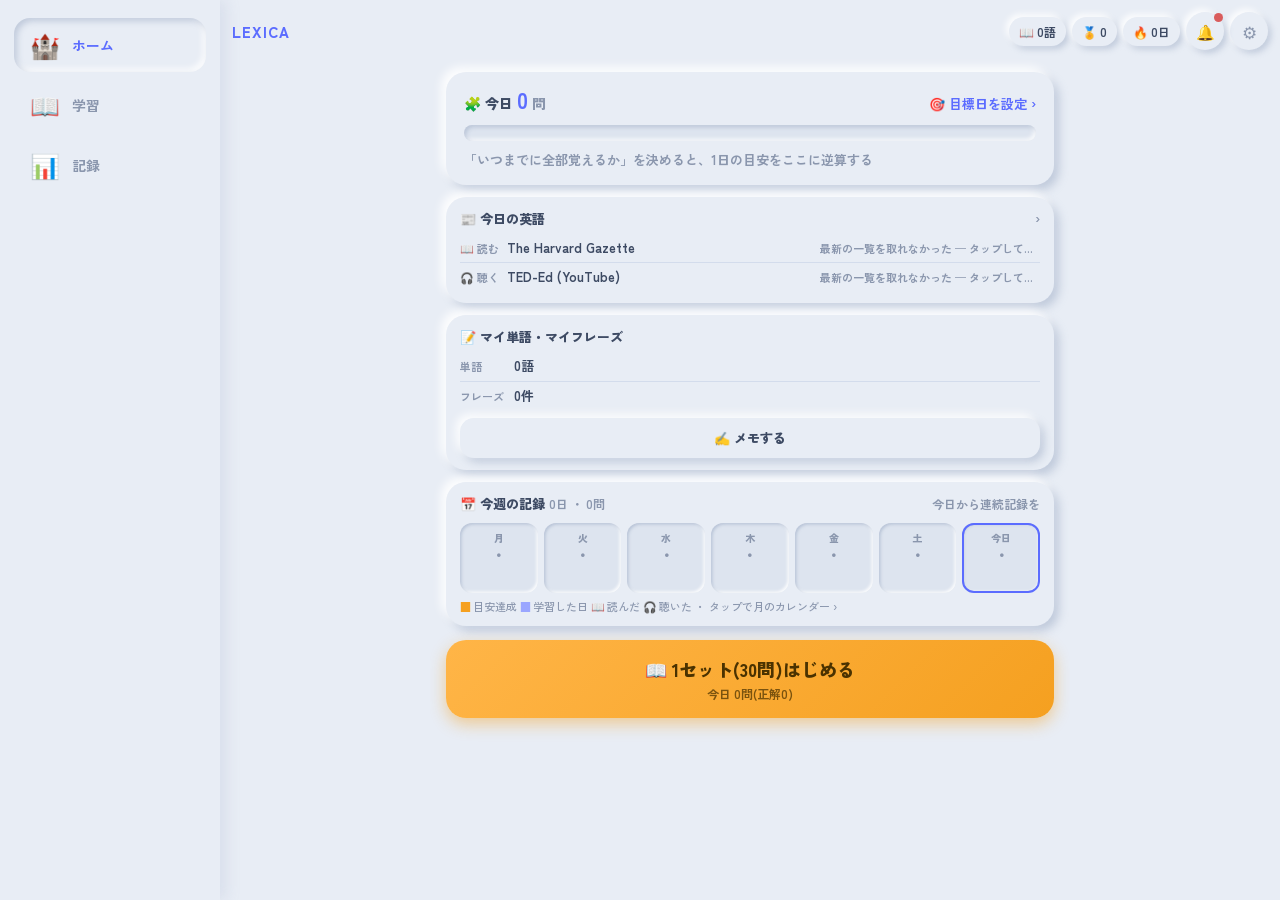
==== commit 140d1c2e: "v5.33.1: 実機FB「復習と連続のあいだが空いているのに、その下に正解・ミス・定着があるのはきれいでない」─ #qStatsを#qTopの中(バッジ/品詞のすぐ右=この単語の情報の左のまとまり)" ====
--- a/index.html
+++ b/index.html
@@ -52,9 +52,9 @@
   <div id="promptCard">
     <!-- 上の行(v5.32.0): 左=バッジ(新規/復習)・単語の正誤確認中はその場所に品詞チップと📝マイ単語(#qMeta)/右=🔥連続・セット n/30・今日 n問(#qCount)。
          flexで並べ、右は縮めず左が…になる=重ならない。v5.31.0の📋コピー/🔍辞書のチップ(#qActs)は廃止(辞書はカードのタップ) -->
-    <div id="qTop"><span id="qBadge">新規</span><span id="qMeta"></span><span id="qCount"></span></div>
-    <!-- 正解・ミス・定着の行(v5.33.0): 単語の下から上の行の下(左寄せ・絶対配置)へ。単語の下の枠(メモ・用例)の行数を増やす場所をつくる -->
-    <div id="qStats"></div>
+    <!-- v5.33.1(実機FB「復習と連続のあいだが空いているのに、その下に正解・ミス・定着があるのはきれいでない」):
+         正解・ミス・定着(#qStats)はバッジの右(同じ行・この単語の情報=左のまとまり)。右の#qCount(セッションの情報)は入り切らないときだけ折り返して右寄せの2行目 -->
+    <div id="qTop"><span id="qBadge">新規</span><span id="qMeta"></span><span id="qStats"></span><span id="qCount"></span></div>
     <div id="promptWord"></div>
     <!-- フレーズの並べ替えの組み立て行+答え合わせの全文表示(単語モードでは隠す) -->
     <div id="phrBuild" class="hidden"></div>
--- a/css/style.css
+++ b/css/style.css
@@ -102,7 +102,9 @@
 #quizView.wmode #promptCard.srch::after{display:none}
 /* 上の行(#qTop・v5.32.0): 左(バッジ/品詞)と右(🔥連続・セット n/30・今日 n問)をflexで並べる。右は縮めず(flex-shrink:0・1行)、左は min-width:0 で縮んで…になる=
    右の表記に被らない(v5.31.0の絶対配置2つ+中央のチップは390pxで重なった) */
-#qTop{position:absolute; top:8px; left:12px; right:14px; display:flex; align-items:center; gap:8px; min-height:24px}
+/* v5.33.1: 折り返す(flex-wrap)。左のまとまり(バッジ/品詞+正解・ミス・定着)と右の#qCountが1行に入らない幅(スマホ)では、#qCountだけ2行目に右寄せで落ちる。
+   「バッジだけが左・統計が下の行」の不揃い(実機FB)を無くす。幅があれば1行 */
+#qTop{position:absolute; top:8px; left:12px; right:14px; display:flex; flex-wrap:wrap; align-items:center; gap:4px 8px; min-height:24px}
 #qBadge{flex:0 0 auto; font-size:12px; font-weight:700; border-radius:999px; padding:4px 10px; background:var(--bg2); color:var(--accent2)}
 #qMeta{display:none; flex:0 1 auto; min-width:0; white-space:nowrap; overflow:hidden; text-overflow:ellipsis; text-align:left; font-size:12px; align-items:center}
 #qMeta .poschip{flex:0 0 auto; margin-right:6px} /* 品詞チップは欠けない */
@@ -112,9 +114,10 @@
 #quizView.wmode #promptCard.srch #qMeta{display:flex}
 #promptWord{font-size:40px; font-weight:900; line-height:1.25; word-break:break-word}
 #promptWord.ja{font-size:24px; font-weight:700}
-/* 正解・ミス・定着の行(v5.33.0・実機FB「メモ・用例の表示行数を増やすために位置や表記を変更」): 単語の下から上の行(#qTop)の下へ・左寄せ・1行(長ければ…) */
-#qStats{position:absolute; top:34px; left:14px; right:14px; text-align:left; font-size:12px; color:var(--sub); min-height:18px; line-height:18px;
-  white-space:nowrap; overflow:hidden; text-overflow:ellipsis}
+/* 正解・ミス・定着(v5.33.0・実機FB「メモ・用例の表示行数を増やすために位置や表記を変更」): 単語の下から上の行へ。
+   v5.33.1: #qTopの中の1項目(バッジ/品詞の右・左寄せ・1行で…)。空(新規)のときは場所を取らない */
+#qStats{flex:0 1 auto; min-width:0; font-size:12px; color:var(--sub); line-height:18px; white-space:nowrap; overflow:hidden; text-overflow:ellipsis}
+#qStats:empty{display:none}
 #qStats .qo{color:var(--ok); font-weight:700}
 #qStats .qx{color:var(--ng); font-weight:700}
 .choices{flex:1; min-height:0; display:flex; flex-direction:column; gap:11px; margin-top:12px; padding:2px 2px}
